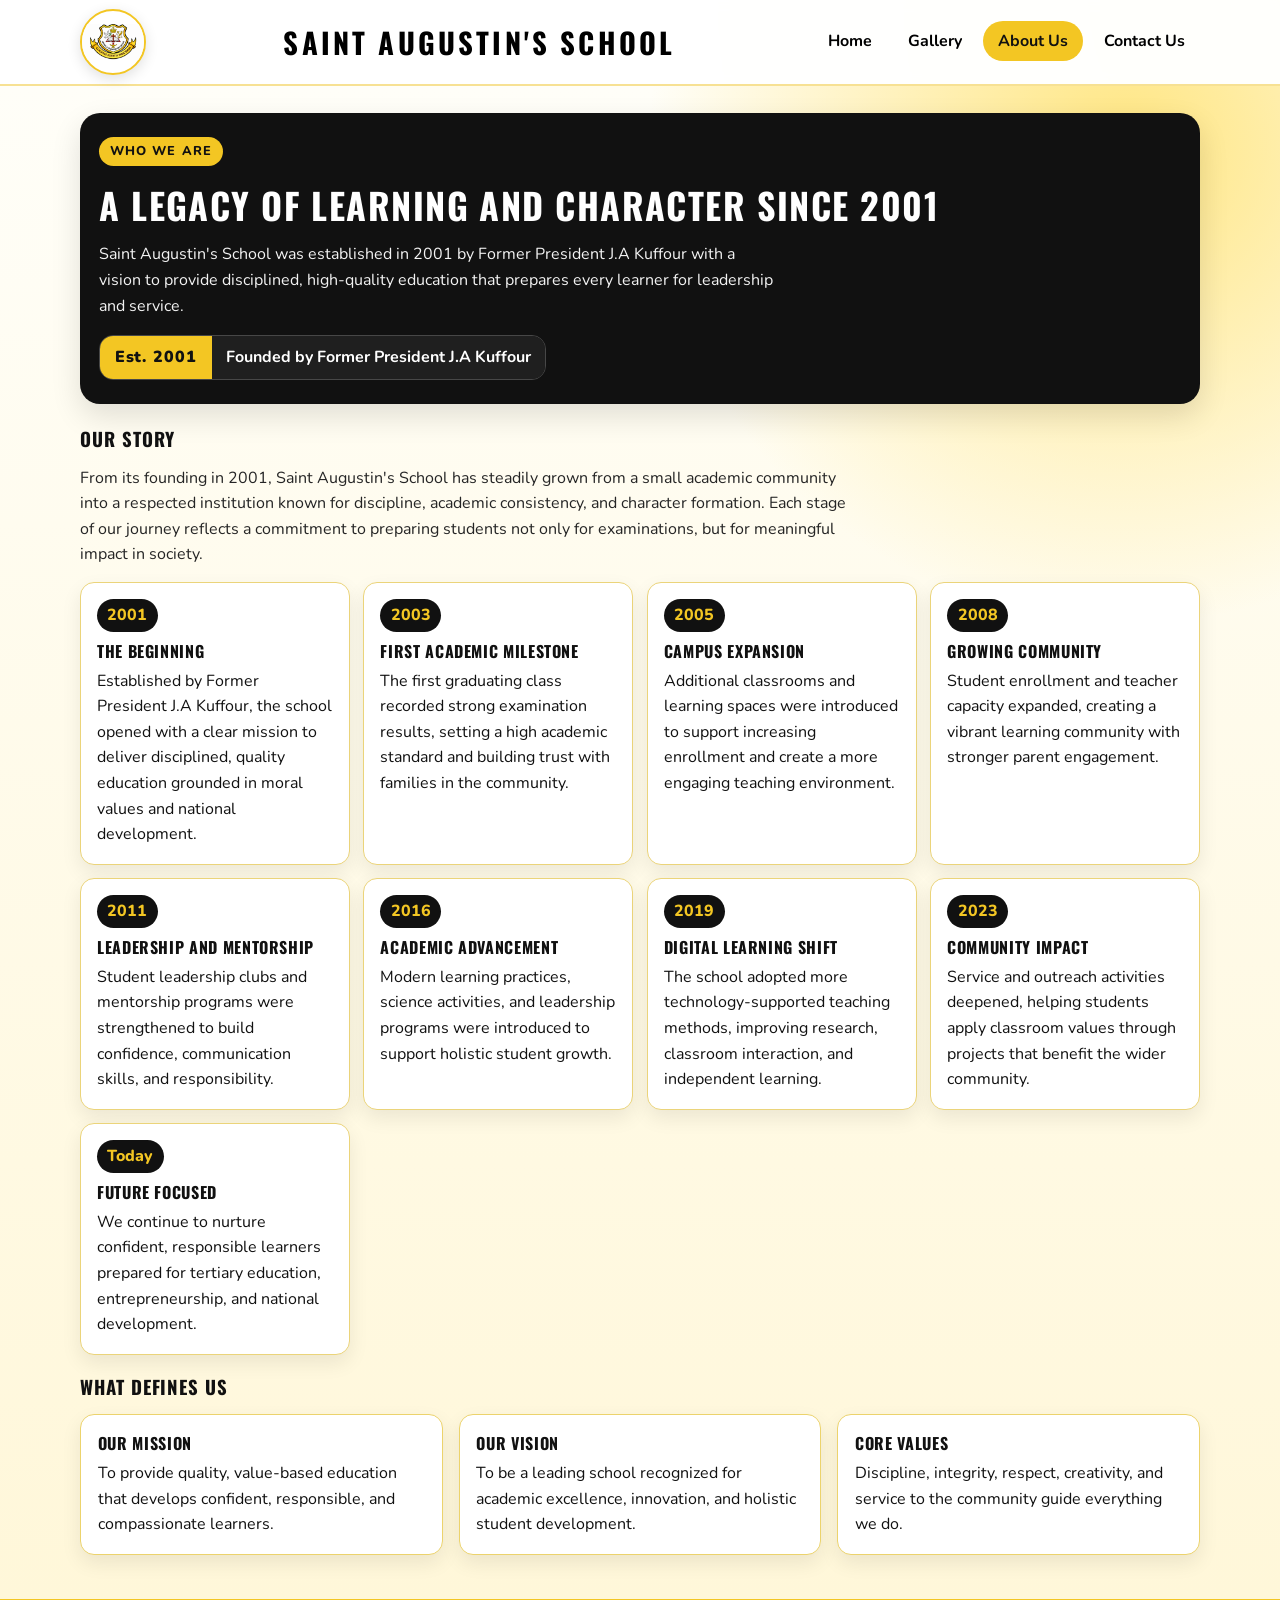
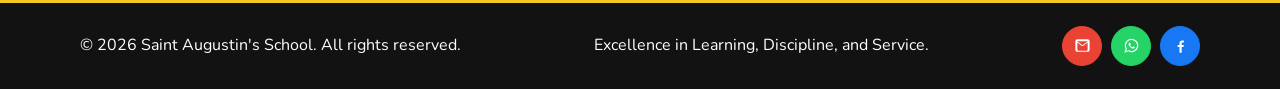
==== About Us.html @ baee01f5 "Initial website upload" ====
<!DOCTYPE html>
<html lang="en">
<head>
  <meta charset="UTF-8">
  <meta name="viewport" content="width=device-width, initial-scale=1.0">
  <title>Saint Augustin's School | About Us</title>
  <link rel="stylesheet" href="Style.css">
</head>
<body>
  <header class="site-header">
    <nav class="navbar container">
      <a href="Home.html" class="brand" aria-label="Saint Augustin's School Home">
        <img src="Images/logo.png" alt="Saint Augustin's School Logo" class="logo">
      </a>
      <h1 class="school-name">SAINT AUGUSTIN'S SCHOOL</h1>
      <button class="menu-toggle" id="menuToggle" aria-label="Open navigation menu" aria-expanded="false">
        <span></span>
        <span></span>
        <span></span>
      </button>
      <ul class="nav-links" id="navLinks">
        <li><a href="Home.html">Home</a></li>
        <li><a href="Gallery.html">Gallery</a></li>
        <li><a href="About Us.html" class="active">About Us</a></li>
        <li><a href="Contact Us.html">Contact Us</a></li>
      </ul>
    </nav>
  </header>

  <main class="about-modern">
    <section class="about-hero container" aria-labelledby="aboutHeroTitle">
      <p class="about-kicker">Who We Are</p>
      <h2 id="aboutHeroTitle">A Legacy of Learning and Character Since 2001</h2>
      <p class="about-lead">Saint Augustin's School was established in 2001 by Former President J.A Kuffour with a vision to provide disciplined, high-quality education that prepares every learner for leadership and service.</p>
      <div class="history-badge" role="note" aria-label="Founding year and founder">
        <span class="badge-year">Est. 2001</span>
        <span class="badge-text">Founded by Former President J.A Kuffour</span>
      </div>
    </section>

    <section class="history-timeline container" aria-labelledby="historyTitle">
      <h3 id="historyTitle">Our Story</h3>
      <p class="history-intro">From its founding in 2001, Saint Augustin's School has steadily grown from a small academic community into a respected institution known for discipline, academic consistency, and character formation. Each stage of our journey reflects a commitment to preparing students not only for examinations, but for meaningful impact in society.</p>
      <div class="timeline-grid">
        <article class="timeline-card">
          <p class="timeline-year">2001</p>
          <h4>The Beginning</h4>
          <p>Established by Former President J.A Kuffour, the school opened with a clear mission to deliver disciplined, quality education grounded in moral values and national development.</p>
        </article>
        <article class="timeline-card">
          <p class="timeline-year">2003</p>
          <h4>First Academic Milestone</h4>
          <p>The first graduating class recorded strong examination results, setting a high academic standard and building trust with families in the community.</p>
        </article>
        <article class="timeline-card">
          <p class="timeline-year">2005</p>
          <h4>Campus Expansion</h4>
          <p>Additional classrooms and learning spaces were introduced to support increasing enrollment and create a more engaging teaching environment.</p>
        </article>
        <article class="timeline-card">
          <p class="timeline-year">2008</p>
          <h4>Growing Community</h4>
          <p>Student enrollment and teacher capacity expanded, creating a vibrant learning community with stronger parent engagement.</p>
        </article>
        <article class="timeline-card">
          <p class="timeline-year">2011</p>
          <h4>Leadership and Mentorship</h4>
          <p>Student leadership clubs and mentorship programs were strengthened to build confidence, communication skills, and responsibility.</p>
        </article>
        <article class="timeline-card">
          <p class="timeline-year">2016</p>
          <h4>Academic Advancement</h4>
          <p>Modern learning practices, science activities, and leadership programs were introduced to support holistic student growth.</p>
        </article>
        <article class="timeline-card">
          <p class="timeline-year">2019</p>
          <h4>Digital Learning Shift</h4>
          <p>The school adopted more technology-supported teaching methods, improving research, classroom interaction, and independent learning.</p>
        </article>
        <article class="timeline-card">
          <p class="timeline-year">2023</p>
          <h4>Community Impact</h4>
          <p>Service and outreach activities deepened, helping students apply classroom values through projects that benefit the wider community.</p>
        </article>
        <article class="timeline-card">
          <p class="timeline-year">Today</p>
          <h4>Future Focused</h4>
          <p>We continue to nurture confident, responsible learners prepared for tertiary education, entrepreneurship, and national development.</p>
        </article>
      </div>
    </section>

    <section class="about-values container" aria-labelledby="valuesTitle">
      <h3 id="valuesTitle">What Defines Us</h3>
      <div class="about-grid">
        <article class="info-card">
          <h4>Our Mission</h4>
          <p>To provide quality, value-based education that develops confident, responsible, and compassionate learners.</p>
        </article>
        <article class="info-card">
          <h4>Our Vision</h4>
          <p>To be a leading school recognized for academic excellence, innovation, and holistic student development.</p>
        </article>
        <article class="info-card">
          <h4>Core Values</h4>
          <p>Discipline, integrity, respect, creativity, and service to the community guide everything we do.</p>
        </article>
      </div>
    </section>
  </main>

  <footer class="site-footer">
    <div class="container footer-content">
      <p>&copy; 2026 Saint Augustin's School. All rights reserved.</p>
      <p>Excellence in Learning, Discipline, and Service.</p>
      <div class="footer-social" aria-label="School contact and social links">
        <a class="footer-link email-link" href="mailto:saintaugustin12@gmail.com" aria-label="Send email to Saint Augustin's School">
          <svg viewBox="0 0 24 24" aria-hidden="true" focusable="false">
            <path d="M3 6.75A2.75 2.75 0 0 1 5.75 4h12.5A2.75 2.75 0 0 1 21 6.75v10.5A2.75 2.75 0 0 1 18.25 20H5.75A2.75 2.75 0 0 1 3 17.25V6.75Zm2.1-.25 6.9 5.16 6.9-5.16H5.1Zm13.4 11V8.2l-5.77 4.31a1.25 1.25 0 0 1-1.46 0L5.5 8.2v9.3c0 .55.45 1 1 1h11c.55 0 1-.45 1-1Z"/>
          </svg>
        </a>
        <a class="footer-link whatsapp-link" href="https://wa.me/233599126966" target="_blank" rel="noopener noreferrer" aria-label="Chat on WhatsApp">
          <svg viewBox="0 0 24 24" aria-hidden="true" focusable="false">
            <path d="M12 3.5a8.5 8.5 0 0 0-7.37 12.74L3 21l4.9-1.58A8.5 8.5 0 1 0 12 3.5Zm0 15.5a6.95 6.95 0 0 1-3.54-.96l-.25-.15-2.9.93.95-2.82-.16-.28A7 7 0 1 1 12 19Zm3.85-5.15c-.2-.1-1.19-.59-1.38-.66-.18-.07-.31-.1-.44.1-.13.2-.5.66-.62.8-.11.13-.22.15-.42.05-.2-.1-.82-.3-1.56-.95-.58-.52-.97-1.15-1.08-1.35-.11-.2-.01-.3.09-.4.1-.1.2-.23.3-.34.1-.12.13-.2.2-.33.06-.13.03-.25-.02-.35-.05-.1-.44-1.07-.6-1.47-.16-.39-.33-.34-.45-.34h-.38c-.13 0-.35.05-.53.25-.18.2-.68.66-.68 1.6s.7 1.85.8 1.98c.1.13 1.37 2.08 3.32 2.91.47.2.83.31 1.12.39.47.15.9.13 1.24.08.38-.06 1.19-.49 1.35-.96.17-.47.17-.87.12-.96-.04-.1-.18-.15-.38-.25Z"/>
          </svg>
        </a>
        <a class="footer-link facebook-link" href="https://web.facebook.com/people/St-Augustines-RC-JHS-School-Ashaiman/100087876585555/" target="_blank" rel="noopener noreferrer" aria-label="Visit Facebook page">
          <svg viewBox="0 0 24 24" aria-hidden="true" focusable="false">
            <path d="M13.5 21v-7h2.3l.35-2.73H13.5V9.53c0-.8.22-1.34 1.36-1.34h1.45V5.74c-.25-.03-1.1-.1-2.1-.1-2.07 0-3.49 1.26-3.49 3.57v2.06H8.4V14h2.32v7h2.78Z"/>
          </svg>
        </a>
      </div>
    </div>
  </footer>

  <script>
    const menuToggle = document.getElementById("menuToggle");
    const navLinks = document.getElementById("navLinks");

    menuToggle.addEventListener("click", () => {
      const expanded = menuToggle.getAttribute("aria-expanded") === "true";
      menuToggle.setAttribute("aria-expanded", String(!expanded));
      navLinks.classList.toggle("open");
    });
  </script>
</body>
</html>
---- Style.css ----
@import url("https://fonts.googleapis.com/css2?family=Oswald:wght@500;600;700&family=Nunito:wght@400;600;700&display=swap");

:root {
  --bg-main: #ffffff;
  --text-main: #111111;
  --accent-yellow: #f3c623;
  --accent-yellow-dark: #d6aa10;
  --accent-black: #000000;
  --surface: #fff9dc;
  --shadow: 0 12px 30px rgba(0, 0, 0, 0.12);
}

* {
  margin: 0;
  padding: 0;
  box-sizing: border-box;
}

body {
  font-family: "Nunito", sans-serif;
  color: var(--text-main);
  background: radial-gradient(circle at top right, #fff5bf 0%, var(--bg-main) 35%);
  min-height: 100vh;
  line-height: 1.6;
}

.container {
  width: min(1120px, 92%);
  margin: 0 auto;
}

.site-header {
  position: sticky;
  top: 0;
  z-index: 1000;
  background: rgba(255, 255, 255, 0.94);
  backdrop-filter: blur(6px);
  border-bottom: 2px solid #f7e193;
}

.navbar {
  display: grid;
  grid-template-columns: auto 1fr auto;
  align-items: center;
  gap: 1rem;
  min-height: 84px;
  position: relative;
}

.brand {
  display: flex;
  align-items: center;
}

.logo {
  width: 66px;
  height: 66px;
  object-fit: contain;
  border-radius: 50%;
  border: 2px solid var(--accent-yellow);
  background: #fff;
  box-shadow: 0 4px 14px rgba(0, 0, 0, 0.12);
}

.school-name {
  justify-self: center;
  text-align: center;
  font-family: "Oswald", sans-serif;
  text-transform: uppercase;
  font-size: clamp(1.1rem, 2.6vw, 1.8rem);
  letter-spacing: 0.11em;
  color: var(--accent-black);
}

.nav-links {
  list-style: none;
  display: flex;
  align-items: center;
  gap: 0.35rem;
}

.nav-links a {
  text-decoration: none;
  color: var(--accent-black);
  font-weight: 700;
  padding: 0.55rem 0.95rem;
  border-radius: 999px;
  transition: all 0.28s ease;
}

.nav-links a:hover,
.nav-links a.active {
  background: var(--accent-yellow);
  color: #111;
}

.menu-toggle {
  display: none;
  border: 0;
  background: transparent;
  cursor: pointer;
  justify-self: end;
  width: 44px;
}

.menu-toggle span {
  display: block;
  width: 28px;
  height: 3px;
  background: var(--accent-black);
  margin: 5px auto;
  border-radius: 4px;
}

.hero-slider {
  position: relative;
  width: 100%;
  margin: 0 0 2.2rem;
  border-radius: 0;
  overflow: hidden;
  min-height: 70vh;
  box-shadow: var(--shadow);
  background: #000;
}

.slider-track {
  position: absolute;
  inset: 0;
}

.slide {
  position: absolute;
  inset: 0;
  width: 100%;
  height: 100%;
  object-fit: cover;
  opacity: 0;
  transform: scale(1.04);
  transition: opacity 0.8s ease, transform 1.2s ease;
}

.slide.active {
  opacity: 1;
  transform: scale(1);
}

.hero-overlay {
  position: absolute;
  left: 50%;
  bottom: 14%;
  transform: translateX(-50%);
  text-align: center;
  color: #fff;
  width: min(90%, 760px);
  z-index: 3;
  background: rgba(0, 0, 0, 0.44);
  padding: 1rem 1.3rem;
  border-radius: 14px;
  animation: riseIn 0.9s ease;
}

.hero-overlay h2 {
  font-family: "Oswald", sans-serif;
  font-size: clamp(1.3rem, 3vw, 2.25rem);
  letter-spacing: 0.04em;
  margin-bottom: 0.35rem;
}

.hero-overlay p {
  font-size: clamp(0.95rem, 1.3vw, 1.1rem);
}

.slider-btn {
  position: absolute;
  top: 50%;
  transform: translateY(-50%);
  border: 0;
  width: 44px;
  height: 44px;
  border-radius: 50%;
  background: rgba(255, 255, 255, 0.78);
  color: #111;
  font-size: 1.55rem;
  cursor: pointer;
  z-index: 4;
  transition: background 0.25s ease;
}

.slider-btn:hover {
  background: var(--accent-yellow);
}

.prev {
  left: 14px;
}

.next {
  right: 14px;
}

.slider-dots {
  position: absolute;
  left: 50%;
  bottom: 14px;
  transform: translateX(-50%);
  display: flex;
  gap: 0.45rem;
  z-index: 4;
}

.dot {
  width: 11px;
  height: 11px;
  border-radius: 50%;
  border: 0;
  background: rgba(255, 255, 255, 0.7);
  cursor: pointer;
}

.dot.active {
  background: var(--accent-yellow);
}

.activities {
  background: linear-gradient(160deg, #fffef6 0%, #fff6cf 100%);
  border: 1px solid #f0d972;
  border-radius: 20px;
  padding: 1.8rem 1.4rem 2rem;
  margin-bottom: 2.2rem;
  box-shadow: var(--shadow);
}

.activities-head {
  margin-bottom: 1rem;
}

.activity-summary {
  display: grid;
  grid-template-columns: repeat(auto-fit, minmax(180px, 1fr));
  gap: 0.8rem;
  margin-bottom: 1.1rem;
}

.summary-card {
  background: #111;
  color: #fff;
  border-left: 5px solid var(--accent-yellow);
  border-radius: 12px;
  padding: 0.85rem 0.9rem;
}

.summary-card h3 {
  font-family: "Oswald", sans-serif;
  font-size: 1.55rem;
  line-height: 1;
  color: var(--accent-yellow);
  margin-bottom: 0.35rem;
}

.activities h2,
.page-content h2 {
  font-family: "Oswald", sans-serif;
  text-transform: uppercase;
  letter-spacing: 0.05em;
  margin-bottom: 0.45rem;
}

.section-intro {
  margin-bottom: 1rem;
  color: #2f2f2f;
}

.activity-list {
  padding-left: 1.15rem;
  display: grid;
  gap: 0.75rem;
}

.stylish-list {
  counter-reset: activity-step;
  list-style: none;
  padding-left: 0;
  gap: 0.9rem;
}

.stylish-list li {
  counter-increment: activity-step;
  position: relative;
  background: #fff;
  border: 1px solid #efd880;
  border-radius: 14px;
  padding: 0.95rem 0.95rem 0.95rem 3.5rem;
  box-shadow: 0 6px 16px rgba(0, 0, 0, 0.08);
}

.stylish-list li::before {
  content: counter(activity-step);
  position: absolute;
  left: 0.85rem;
  top: 1rem;
  width: 2rem;
  height: 2rem;
  border-radius: 50%;
  display: grid;
  place-items: center;
  font-weight: 800;
  color: #111;
  background: var(--accent-yellow);
}

.stylish-list li strong {
  display: block;
  font-size: 1.03rem;
  margin-bottom: 0.2rem;
}

.stylish-list li p {
  color: #2a2a2a;
}

.page-content {
  padding-top: 2rem;
  padding-bottom: 2.5rem;
}

.gallery-grid {
  display: grid;
  grid-template-columns: repeat(auto-fit, minmax(220px, 1fr));
  gap: 0.9rem;
}

.gallery-grid img {
  width: 100%;
  height: 220px;
  object-fit: cover;
  border-radius: 12px;
  border: 2px solid #f4d553;
  box-shadow: 0 7px 18px rgba(0, 0, 0, 0.14);
  transition: transform 0.25s ease;
}

.gallery-grid img:hover {
  transform: translateY(-4px) scale(1.015);
}

.gallery-page {
  padding-top: 1.4rem;
}

.gallery-hero {
  text-align: center;
  margin-bottom: 1.2rem;
}

.kicker {
  display: inline-block;
  background: #111;
  color: var(--accent-yellow);
  font-weight: 700;
  text-transform: uppercase;
  letter-spacing: 0.08em;
  border-radius: 999px;
  padding: 0.25rem 0.75rem;
  margin-bottom: 0.45rem;
}

.featured-strip {
  display: grid;
  grid-template-columns: 1.15fr 1fr 1fr;
  gap: 0.85rem;
  margin-bottom: 1.25rem;
}

.featured-card {
  position: relative;
  border-radius: 14px;
  overflow: hidden;
  min-height: 240px;
  box-shadow: 0 8px 20px rgba(0, 0, 0, 0.14);
}

.featured-card.tall {
  min-height: 300px;
}

.featured-card img {
  width: 100%;
  height: 100%;
  object-fit: cover;
  transition: transform 0.4s ease;
}

.featured-card:hover img {
  transform: scale(1.05);
}

.featured-overlay {
  position: absolute;
  left: 0;
  right: 0;
  bottom: 0;
  padding: 0.85rem 0.9rem;
  color: #fff;
  background: linear-gradient(to top, rgba(0, 0, 0, 0.82), rgba(0, 0, 0, 0.15));
}

.featured-overlay h3 {
  font-family: "Oswald", sans-serif;
  margin-bottom: 0.15rem;
  letter-spacing: 0.03em;
}

.gallery-masonry {
  columns: 4 220px;
  column-gap: 0.85rem;
}

.gallery-item {
  margin: 0 0 0.85rem;
  break-inside: avoid;
}

.gallery-item img {
  width: 100%;
  display: block;
  border-radius: 12px;
  border: 2px solid #f2d04e;
  box-shadow: 0 8px 20px rgba(0, 0, 0, 0.12);
  cursor: zoom-in;
  transition: transform 0.26s ease, filter 0.26s ease;
}

.gallery-item img:hover {
  transform: translateY(-4px);
  filter: brightness(1.03);
}

.lightbox {
  position: fixed;
  inset: 0;
  background: rgba(0, 0, 0, 0.88);
  display: none;
  align-items: center;
  justify-content: center;
  z-index: 2000;
  padding: 1.2rem;
}

.lightbox.show {
  display: flex;
}

.lightbox img {
  max-width: min(95vw, 1100px);
  max-height: 88vh;
  border-radius: 12px;
  border: 3px solid var(--accent-yellow);
}

.lightbox-close {
  position: absolute;
  top: 14px;
  right: 18px;
  font-size: 2rem;
  width: 44px;
  height: 44px;
  border: 0;
  border-radius: 50%;
  cursor: pointer;
  color: #111;
  background: var(--accent-yellow);
}

.about-grid,
.contact-grid {
  display: grid;
  grid-template-columns: repeat(auto-fit, minmax(240px, 1fr));
  gap: 1rem;
}

.about-modern {
  padding: 1.7rem 0 2.7rem;
  background:
    radial-gradient(circle at 88% 4%, #ffe683 0%, rgba(255, 230, 131, 0) 26%),
    linear-gradient(180deg, #fffef8 0%, #fff7d9 100%);
}

.about-hero {
  background: #111;
  color: #fff;
  border-radius: 20px;
  padding: 1.5rem 1.2rem;
  margin-bottom: 1.25rem;
  box-shadow: var(--shadow);
}

.about-kicker {
  display: inline-block;
  background: var(--accent-yellow);
  color: #111;
  padding: 0.25rem 0.7rem;
  border-radius: 999px;
  font-size: 0.8rem;
  font-weight: 800;
  text-transform: uppercase;
  letter-spacing: 0.08em;
  margin-bottom: 0.65rem;
}

.about-hero h2 {
  font-family: "Oswald", sans-serif;
  text-transform: uppercase;
  letter-spacing: 0.04em;
  font-size: clamp(1.35rem, 3.2vw, 2.25rem);
  margin-bottom: 0.55rem;
}

.about-lead {
  max-width: 68ch;
  color: #f3f3f3;
}

.history-badge {
  margin-top: 1rem;
  border: 1px solid #474747;
  border-radius: 14px;
  display: inline-flex;
  flex-wrap: wrap;
  overflow: hidden;
}

.badge-year {
  background: var(--accent-yellow);
  color: #111;
  font-weight: 900;
  letter-spacing: 0.06em;
  padding: 0.55rem 0.9rem;
}

.badge-text {
  background: #1f1f1f;
  color: #fff;
  padding: 0.55rem 0.9rem;
  font-weight: 700;
}

.history-timeline,
.about-values {
  margin-top: 1.1rem;
}

.history-timeline h3,
.about-values h3 {
  font-family: "Oswald", sans-serif;
  text-transform: uppercase;
  letter-spacing: 0.05em;
  margin-bottom: 0.7rem;
}

.history-intro {
  max-width: 78ch;
  margin-bottom: 0.9rem;
  color: #252525;
}

.timeline-grid {
  display: grid;
  grid-template-columns: repeat(auto-fit, minmax(220px, 1fr));
  gap: 0.85rem;
}

.timeline-card {
  background: #fff;
  border: 1px solid #ebd47a;
  border-radius: 14px;
  padding: 1rem;
  box-shadow: 0 8px 20px rgba(0, 0, 0, 0.08);
}

.timeline-year {
  display: inline-block;
  background: #111;
  color: var(--accent-yellow);
  border-radius: 999px;
  font-weight: 800;
  padding: 0.22rem 0.65rem;
  margin-bottom: 0.45rem;
}

.timeline-card h4,
.about-values .info-card h4 {
  font-family: "Oswald", sans-serif;
  text-transform: uppercase;
  letter-spacing: 0.04em;
  margin-bottom: 0.25rem;
}

.contact-modern {
  padding: 1.6rem 0 2.7rem;
  background:
    radial-gradient(circle at 8% 8%, #ffe07b 0%, rgba(255, 224, 123, 0) 23%),
    linear-gradient(180deg, #fffdf2 0%, #fff4cb 100%);
}

.contact-hero {
  background: #111;
  color: #fff;
  border-radius: 20px;
  padding: 1.45rem 1.2rem;
  margin-bottom: 1rem;
  box-shadow: var(--shadow);
}

.contact-kicker {
  display: inline-block;
  background: var(--accent-yellow);
  color: #111;
  border-radius: 999px;
  padding: 0.25rem 0.72rem;
  text-transform: uppercase;
  letter-spacing: 0.08em;
  font-weight: 800;
  font-size: 0.8rem;
  margin-bottom: 0.55rem;
}

.contact-hero h2 {
  font-family: "Oswald", sans-serif;
  text-transform: uppercase;
  letter-spacing: 0.04em;
  font-size: clamp(1.35rem, 3vw, 2.15rem);
  margin-bottom: 0.45rem;
}

.contact-lead {
  max-width: 70ch;
  color: #f2f2f2;
}

.contact-wrap {
  display: grid;
  grid-template-columns: minmax(250px, 0.9fr) minmax(0, 1.2fr);
  gap: 1rem;
  align-items: start;
}

.contact-details,
.contact-form-panel {
  background: #fff;
  border: 1px solid #e9d073;
  border-radius: 16px;
  box-shadow: 0 8px 20px rgba(0, 0, 0, 0.08);
  padding: 1rem;
}

.contact-details h3,
.contact-form-panel h3 {
  font-family: "Oswald", sans-serif;
  text-transform: uppercase;
  letter-spacing: 0.05em;
  margin-bottom: 0.65rem;
}

.contact-item {
  background: #fffef7;
  border: 1px solid #f0dc8c;
  border-radius: 12px;
  padding: 0.75rem 0.78rem;
  margin-bottom: 0.65rem;
}

.contact-item:last-child {
  margin-bottom: 0;
}

.contact-item h4 {
  font-family: "Oswald", sans-serif;
  text-transform: uppercase;
  letter-spacing: 0.04em;
  margin-bottom: 0.2rem;
}

.contact-item a {
  color: #111;
  font-weight: 700;
  word-break: break-word;
}

.note-box {
  background: #121212;
  border-color: #121212;
  color: #fff;
}

.note-box h4 {
  color: var(--accent-yellow);
}

.contact-form {
  display: grid;
  gap: 0.58rem;
}

.contact-form label {
  font-weight: 700;
}

.contact-form input,
.contact-form textarea {
  width: 100%;
  border: 1px solid #d6d6d6;
  border-radius: 10px;
  padding: 0.66rem 0.72rem;
  font: inherit;
  background: #fff;
  transition: border-color 0.22s ease, box-shadow 0.22s ease;
}

.contact-form input:focus,
.contact-form textarea:focus {
  outline: none;
  border-color: var(--accent-yellow-dark);
  box-shadow: 0 0 0 3px rgba(243, 198, 35, 0.23);
}

.contact-form textarea {
  resize: vertical;
  min-height: 130px;
}

.contact-submit {
  margin-top: 0.3rem;
  border: 0;
  border-radius: 999px;
  background: #111;
  color: #fff;
  padding: 0.72rem 1rem;
  font-weight: 800;
  cursor: pointer;
  transition: transform 0.18s ease, background 0.25s ease;
}

.contact-submit:hover {
  background: var(--accent-yellow-dark);
  transform: translateY(-1px);
}

.info-card {
  background: #fff;
  border: 1px solid #ecd36c;
  border-radius: 14px;
  padding: 1.05rem;
  box-shadow: 0 8px 20px rgba(0, 0, 0, 0.08);
}

.info-card h3 {
  font-family: "Oswald", sans-serif;
  text-transform: uppercase;
  letter-spacing: 0.04em;
  margin-bottom: 0.35rem;
}

.site-footer {
  background: #121212;
  color: #fff;
  border-top: 4px solid var(--accent-yellow);
}

.footer-content {
  min-height: 86px;
  display: flex;
  flex-wrap: wrap;
  align-items: center;
  justify-content: space-between;
  gap: 0.6rem;
  padding: 0.8rem 0;
}

.footer-social {
  display: flex;
  flex-wrap: wrap;
  gap: 0.55rem;
}

.footer-link {
  position: relative;
  display: inline-flex;
  align-items: center;
  justify-content: center;
  text-decoration: none;
  width: 40px;
  height: 40px;
  background: #1d1d1d;
  border: 1px solid rgba(255, 255, 255, 0.16);
  border-radius: 50%;
  transition: transform 0.22s ease, filter 0.22s ease, box-shadow 0.22s ease;
}

.footer-link svg {
  width: 19px;
  height: 19px;
  fill: currentColor;
}

.email-link {
  color: #ffffff;
  background: #ea4335;
  border-color: #ea4335;
}

.whatsapp-link {
  color: #ffffff;
  background: #25d366;
  border-color: #25d366;
}

.facebook-link {
  color: #ffffff;
  background: #1877f2;
  border-color: #1877f2;
}

.footer-link:hover,
.footer-link:focus-visible {
  transform: translateY(-2px);
  filter: brightness(1.04);
  box-shadow: 0 6px 14px rgba(0, 0, 0, 0.25);
}

@keyframes riseIn {
  from {
    opacity: 0;
    transform: translate(-50%, 12px);
  }
  to {
    opacity: 1;
    transform: translate(-50%, 0);
  }
}

@media (max-width: 960px) {
  .navbar {
    grid-template-columns: auto 1fr auto;
  }

  .menu-toggle {
    display: block;
  }

  .nav-links {
    position: absolute;
    top: calc(100% + 6px);
    right: 0;
    background: #fff;
    border: 1px solid #e4ce67;
    border-radius: 12px;
    box-shadow: var(--shadow);
    min-width: 220px;
    padding: 0.55rem;
    display: none;
    flex-direction: column;
    align-items: stretch;
  }

  .nav-links.open {
    display: flex;
  }

  .school-name {
    font-size: clamp(1rem, 2.8vw, 1.4rem);
  }

  .hero-slider {
    min-height: 58vh;
  }

  .featured-strip {
    grid-template-columns: 1fr 1fr;
  }

  .featured-card.tall {
    grid-column: span 2;
    min-height: 260px;
  }

  .gallery-masonry {
    columns: 3 180px;
  }

  .contact-wrap {
    grid-template-columns: 1fr;
  }
}

@media (max-width: 560px) {
  .logo {
    width: 56px;
    height: 56px;
  }

  .school-name {
    letter-spacing: 0.08em;
    font-size: 0.98rem;
  }

  .hero-slider {
    min-height: 52vh;
  }

  .hero-overlay {
    bottom: 18%;
    padding: 0.7rem 0.9rem;
  }

  .slider-btn {
    width: 38px;
    height: 38px;
  }

  .featured-strip {
    grid-template-columns: 1fr;
  }

  .featured-card,
  .featured-card.tall {
    min-height: 220px;
    grid-column: auto;
  }

  .gallery-masonry {
    columns: 2 150px;
    column-gap: 0.6rem;
  }

  .stylish-list li {
    padding: 0.85rem 0.8rem 0.85rem 3rem;
  }

  .stylish-list li::before {
    left: 0.6rem;
  }

  .about-hero {
    padding: 1.15rem 0.9rem;
  }

  .contact-hero {
    padding: 1.1rem 0.9rem;
  }

  .badge-year,
  .badge-text {
    width: 100%;
  }

  .footer-content {
    justify-content: center;
    text-align: center;
  }

  .footer-social {
    justify-content: center;
  }
}
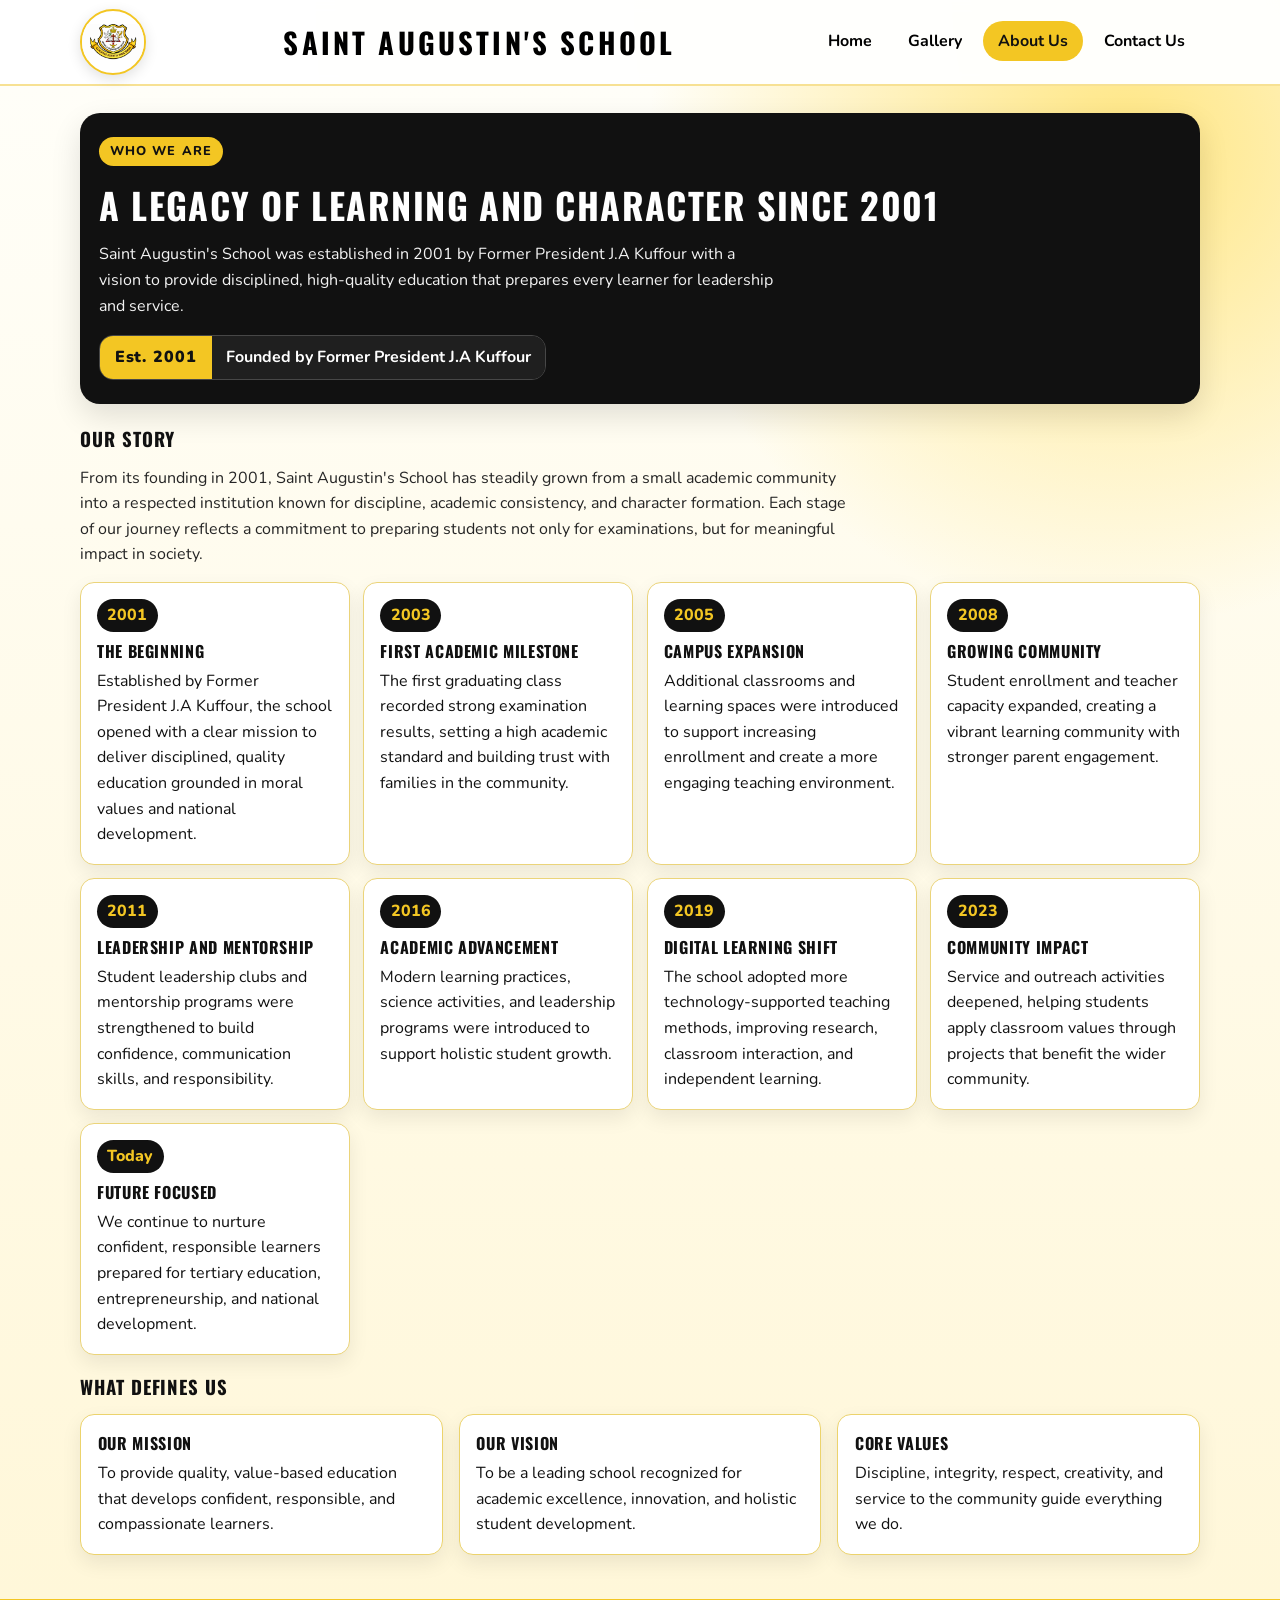
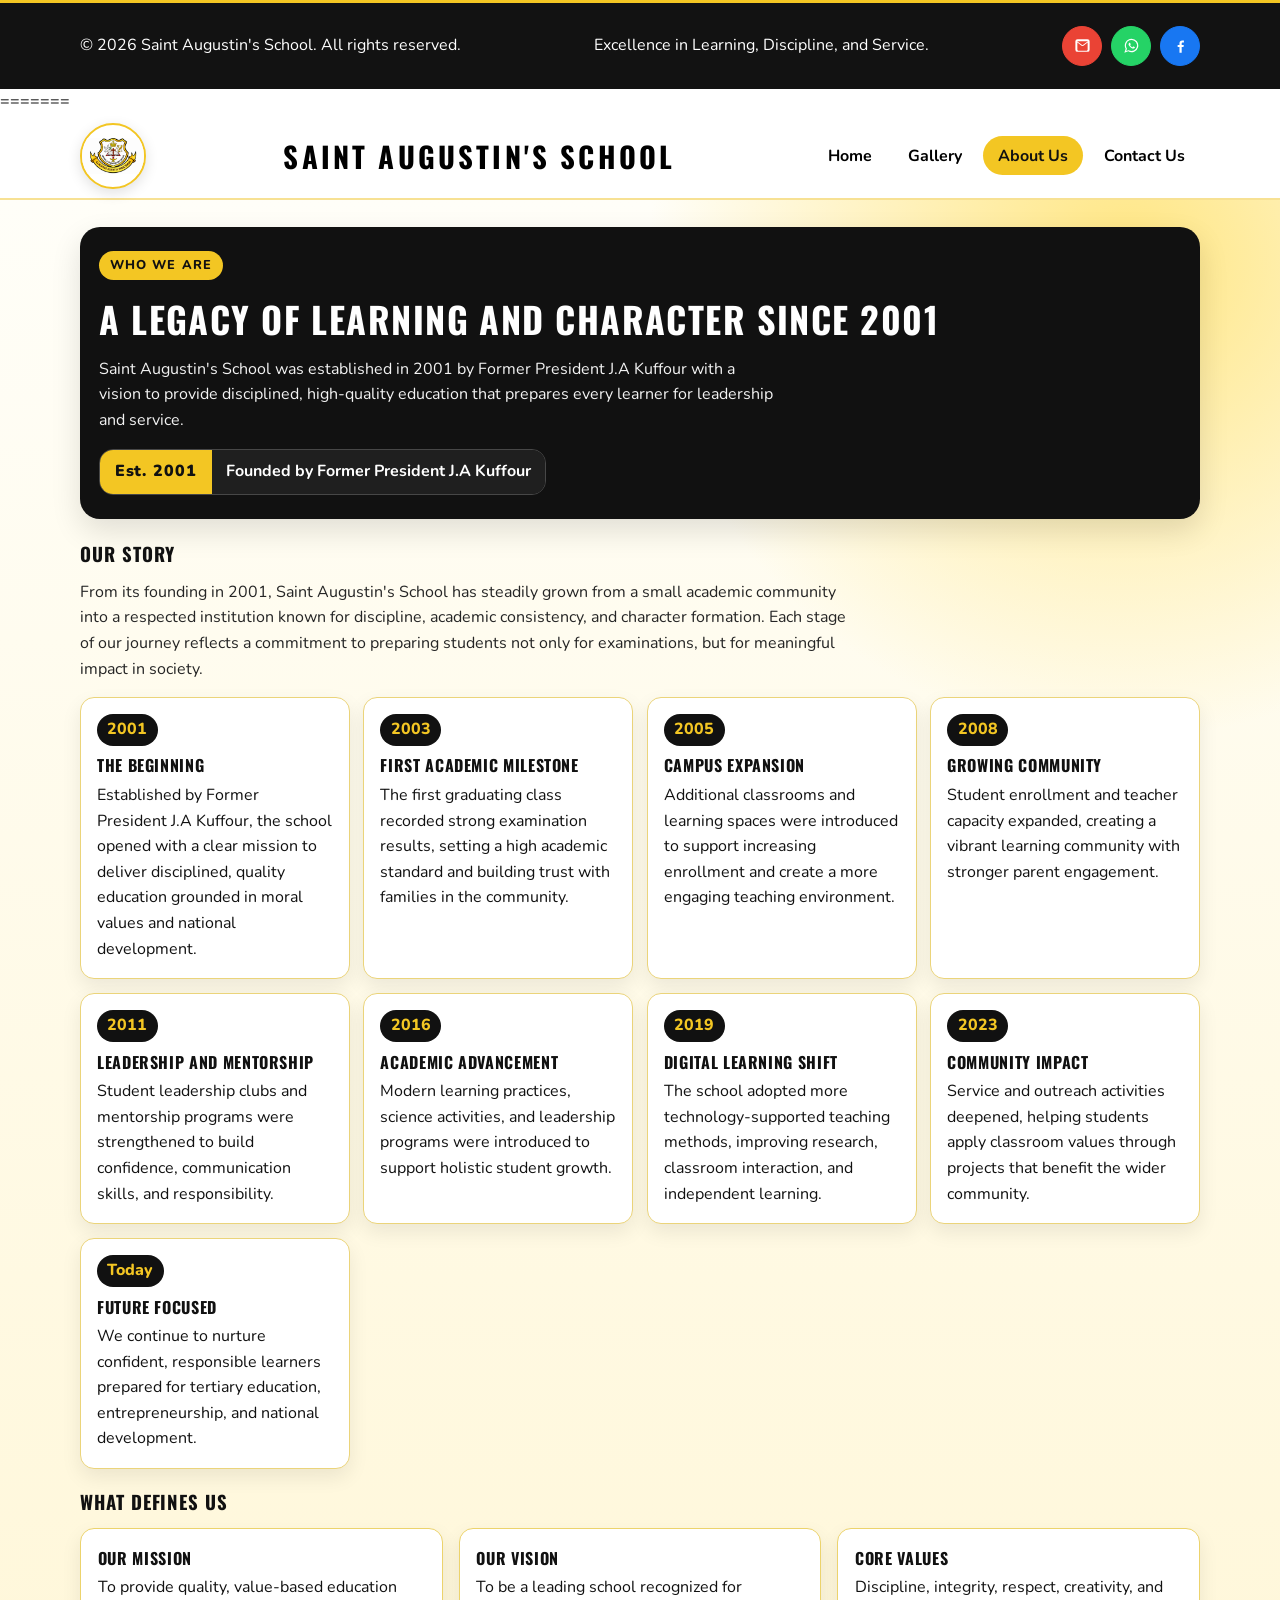
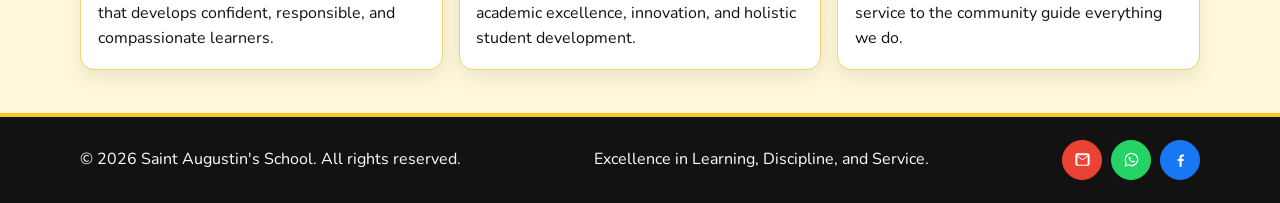
==== commit bed9b74c: "Fix homepage links and ensure index.html is served on GitHub Pages" ====
--- a/About Us.html
+++ b/About Us.html
@@ -9,7 +9,7 @@
 <body>
   <header class="site-header">
     <nav class="navbar container">
-      <a href="Home.html" class="brand" aria-label="Saint Augustin's School Home">
+      <a href="index.html" class="brand" aria-label="Saint Augustin's School Home">
         <img src="Images/logo.png" alt="Saint Augustin's School Logo" class="logo">
       </a>
       <h1 class="school-name">SAINT AUGUSTIN'S SCHOOL</h1>
@@ -19,7 +19,7 @@
         <span></span>
       </button>
       <ul class="nav-links" id="navLinks">
-        <li><a href="Home.html">Home</a></li>
+        <li><a href="index.html">Home</a></li>
         <li><a href="Gallery.html">Gallery</a></li>
         <li><a href="About Us.html" class="active">About Us</a></li>
         <li><a href="Contact Us.html">Contact Us</a></li>
@@ -145,3 +145,151 @@
   </script>
 </body>
 </html>
+=======
+<!DOCTYPE html>
+<html lang="en">
+<head>
+  <meta charset="UTF-8">
+  <meta name="viewport" content="width=device-width, initial-scale=1.0">
+  <title>Saint Augustin's School | About Us</title>
+  <link rel="stylesheet" href="Style.css">
+</head>
+<body>
+  <header class="site-header">
+    <nav class="navbar container">
+      <a href="index.html" class="brand" aria-label="Saint Augustin's School Home">
+        <img src="Images/logo.png" alt="Saint Augustin's School Logo" class="logo">
+      </a>
+      <h1 class="school-name">SAINT AUGUSTIN'S SCHOOL</h1>
+      <button class="menu-toggle" id="menuToggle" aria-label="Open navigation menu" aria-expanded="false">
+        <span></span>
+        <span></span>
+        <span></span>
+      </button>
+      <ul class="nav-links" id="navLinks">
+        <li><a href="index.html">Home</a></li>
+        <li><a href="Gallery.html">Gallery</a></li>
+        <li><a href="About Us.html" class="active">About Us</a></li>
+        <li><a href="Contact Us.html">Contact Us</a></li>
+      </ul>
+    </nav>
+  </header>
+
+  <main class="about-modern">
+    <section class="about-hero container" aria-labelledby="aboutHeroTitle">
+      <p class="about-kicker">Who We Are</p>
+      <h2 id="aboutHeroTitle">A Legacy of Learning and Character Since 2001</h2>
+      <p class="about-lead">Saint Augustin's School was established in 2001 by Former President J.A Kuffour with a vision to provide disciplined, high-quality education that prepares every learner for leadership and service.</p>
+      <div class="history-badge" role="note" aria-label="Founding year and founder">
+        <span class="badge-year">Est. 2001</span>
+        <span class="badge-text">Founded by Former President J.A Kuffour</span>
+      </div>
+    </section>
+
+    <section class="history-timeline container" aria-labelledby="historyTitle">
+      <h3 id="historyTitle">Our Story</h3>
+      <p class="history-intro">From its founding in 2001, Saint Augustin's School has steadily grown from a small academic community into a respected institution known for discipline, academic consistency, and character formation. Each stage of our journey reflects a commitment to preparing students not only for examinations, but for meaningful impact in society.</p>
+      <div class="timeline-grid">
+        <article class="timeline-card">
+          <p class="timeline-year">2001</p>
+          <h4>The Beginning</h4>
+          <p>Established by Former President J.A Kuffour, the school opened with a clear mission to deliver disciplined, quality education grounded in moral values and national development.</p>
+        </article>
+        <article class="timeline-card">
+          <p class="timeline-year">2003</p>
+          <h4>First Academic Milestone</h4>
+          <p>The first graduating class recorded strong examination results, setting a high academic standard and building trust with families in the community.</p>
+        </article>
+        <article class="timeline-card">
+          <p class="timeline-year">2005</p>
+          <h4>Campus Expansion</h4>
+          <p>Additional classrooms and learning spaces were introduced to support increasing enrollment and create a more engaging teaching environment.</p>
+        </article>
+        <article class="timeline-card">
+          <p class="timeline-year">2008</p>
+          <h4>Growing Community</h4>
+          <p>Student enrollment and teacher capacity expanded, creating a vibrant learning community with stronger parent engagement.</p>
+        </article>
+        <article class="timeline-card">
+          <p class="timeline-year">2011</p>
+          <h4>Leadership and Mentorship</h4>
+          <p>Student leadership clubs and mentorship programs were strengthened to build confidence, communication skills, and responsibility.</p>
+        </article>
+        <article class="timeline-card">
+          <p class="timeline-year">2016</p>
+          <h4>Academic Advancement</h4>
+          <p>Modern learning practices, science activities, and leadership programs were introduced to support holistic student growth.</p>
+        </article>
+        <article class="timeline-card">
+          <p class="timeline-year">2019</p>
+          <h4>Digital Learning Shift</h4>
+          <p>The school adopted more technology-supported teaching methods, improving research, classroom interaction, and independent learning.</p>
+        </article>
+        <article class="timeline-card">
+          <p class="timeline-year">2023</p>
+          <h4>Community Impact</h4>
+          <p>Service and outreach activities deepened, helping students apply classroom values through projects that benefit the wider community.</p>
+        </article>
+        <article class="timeline-card">
+          <p class="timeline-year">Today</p>
+          <h4>Future Focused</h4>
+          <p>We continue to nurture confident, responsible learners prepared for tertiary education, entrepreneurship, and national development.</p>
+        </article>
+      </div>
+    </section>
+
+    <section class="about-values container" aria-labelledby="valuesTitle">
+      <h3 id="valuesTitle">What Defines Us</h3>
+      <div class="about-grid">
+        <article class="info-card">
+          <h4>Our Mission</h4>
+          <p>To provide quality, value-based education that develops confident, responsible, and compassionate learners.</p>
+        </article>
+        <article class="info-card">
+          <h4>Our Vision</h4>
+          <p>To be a leading school recognized for academic excellence, innovation, and holistic student development.</p>
+        </article>
+        <article class="info-card">
+          <h4>Core Values</h4>
+          <p>Discipline, integrity, respect, creativity, and service to the community guide everything we do.</p>
+        </article>
+      </div>
+    </section>
+  </main>
+
+  <footer class="site-footer">
+    <div class="container footer-content">
+      <p>&copy; 2026 Saint Augustin's School. All rights reserved.</p>
+      <p>Excellence in Learning, Discipline, and Service.</p>
+      <div class="footer-social" aria-label="School contact and social links">
+        <a class="footer-link email-link" href="mailto:saintaugustin12@gmail.com" aria-label="Send email to Saint Augustin's School">
+          <svg viewBox="0 0 24 24" aria-hidden="true" focusable="false">
+            <path d="M3 6.75A2.75 2.75 0 0 1 5.75 4h12.5A2.75 2.75 0 0 1 21 6.75v10.5A2.75 2.75 0 0 1 18.25 20H5.75A2.75 2.75 0 0 1 3 17.25V6.75Zm2.1-.25 6.9 5.16 6.9-5.16H5.1Zm13.4 11V8.2l-5.77 4.31a1.25 1.25 0 0 1-1.46 0L5.5 8.2v9.3c0 .55.45 1 1 1h11c.55 0 1-.45 1-1Z"/>
+          </svg>
+        </a>
+        <a class="footer-link whatsapp-link" href="https://wa.me/233599126966" target="_blank" rel="noopener noreferrer" aria-label="Chat on WhatsApp">
+          <svg viewBox="0 0 24 24" aria-hidden="true" focusable="false">
+            <path d="M12 3.5a8.5 8.5 0 0 0-7.37 12.74L3 21l4.9-1.58A8.5 8.5 0 1 0 12 3.5Zm0 15.5a6.95 6.95 0 0 1-3.54-.96l-.25-.15-2.9.93.95-2.82-.16-.28A7 7 0 1 1 12 19Zm3.85-5.15c-.2-.1-1.19-.59-1.38-.66-.18-.07-.31-.1-.44.1-.13.2-.5.66-.62.8-.11.13-.22.15-.42.05-.2-.1-.82-.3-1.56-.95-.58-.52-.97-1.15-1.08-1.35-.11-.2-.01-.3.09-.4.1-.1.2-.23.3-.34.1-.12.13-.2.2-.33.06-.13.03-.25-.02-.35-.05-.1-.44-1.07-.6-1.47-.16-.39-.33-.34-.45-.34h-.38c-.13 0-.35.05-.53.25-.18.2-.68.66-.68 1.6s.7 1.85.8 1.98c.1.13 1.37 2.08 3.32 2.91.47.2.83.31 1.12.39.47.15.9.13 1.24.08.38-.06 1.19-.49 1.35-.96.17-.47.17-.87.12-.96-.04-.1-.18-.15-.38-.25Z"/>
+          </svg>
+        </a>
+        <a class="footer-link facebook-link" href="https://web.facebook.com/people/St-Augustines-RC-JHS-School-Ashaiman/100087876585555/" target="_blank" rel="noopener noreferrer" aria-label="Visit Facebook page">
+          <svg viewBox="0 0 24 24" aria-hidden="true" focusable="false">
+            <path d="M13.5 21v-7h2.3l.35-2.73H13.5V9.53c0-.8.22-1.34 1.36-1.34h1.45V5.74c-.25-.03-1.1-.1-2.1-.1-2.07 0-3.49 1.26-3.49 3.57v2.06H8.4V14h2.32v7h2.78Z"/>
+          </svg>
+        </a>
+      </div>
+    </div>
+  </footer>
+
+  <script>
+    const menuToggle = document.getElementById("menuToggle");
+    const navLinks = document.getElementById("navLinks");
+
+    menuToggle.addEventListener("click", () => {
+      const expanded = menuToggle.getAttribute("aria-expanded") === "true";
+      menuToggle.setAttribute("aria-expanded", String(!expanded));
+      navLinks.classList.toggle("open");
+    });
+  </script>
+</body>
+</html>
--- a/Style.css
+++ b/Style.css
@@ -1,964 +1,964 @@
-@import url("https://fonts.googleapis.com/css2?family=Oswald:wght@500;600;700&family=Nunito:wght@400;600;700&display=swap");
-
-:root {
-  --bg-main: #ffffff;
-  --text-main: #111111;
-  --accent-yellow: #f3c623;
-  --accent-yellow-dark: #d6aa10;
-  --accent-black: #000000;
-  --surface: #fff9dc;
-  --shadow: 0 12px 30px rgba(0, 0, 0, 0.12);
-}
-
-* {
-  margin: 0;
-  padding: 0;
-  box-sizing: border-box;
-}
-
-body {
-  font-family: "Nunito", sans-serif;
-  color: var(--text-main);
-  background: radial-gradient(circle at top right, #fff5bf 0%, var(--bg-main) 35%);
-  min-height: 100vh;
-  line-height: 1.6;
-}
-
-.container {
-  width: min(1120px, 92%);
-  margin: 0 auto;
-}
-
-.site-header {
-  position: sticky;
-  top: 0;
-  z-index: 1000;
-  background: rgba(255, 255, 255, 0.94);
-  backdrop-filter: blur(6px);
-  border-bottom: 2px solid #f7e193;
-}
-
-.navbar {
-  display: grid;
-  grid-template-columns: auto 1fr auto;
-  align-items: center;
-  gap: 1rem;
-  min-height: 84px;
-  position: relative;
-}
-
-.brand {
-  display: flex;
-  align-items: center;
-}
-
-.logo {
-  width: 66px;
-  height: 66px;
-  object-fit: contain;
-  border-radius: 50%;
-  border: 2px solid var(--accent-yellow);
-  background: #fff;
-  box-shadow: 0 4px 14px rgba(0, 0, 0, 0.12);
-}
-
-.school-name {
-  justify-self: center;
-  text-align: center;
-  font-family: "Oswald", sans-serif;
-  text-transform: uppercase;
-  font-size: clamp(1.1rem, 2.6vw, 1.8rem);
-  letter-spacing: 0.11em;
-  color: var(--accent-black);
-}
-
-.nav-links {
-  list-style: none;
-  display: flex;
-  align-items: center;
-  gap: 0.35rem;
-}
-
-.nav-links a {
-  text-decoration: none;
-  color: var(--accent-black);
-  font-weight: 700;
-  padding: 0.55rem 0.95rem;
-  border-radius: 999px;
-  transition: all 0.28s ease;
-}
-
-.nav-links a:hover,
-.nav-links a.active {
-  background: var(--accent-yellow);
-  color: #111;
-}
-
-.menu-toggle {
-  display: none;
-  border: 0;
-  background: transparent;
-  cursor: pointer;
-  justify-self: end;
-  width: 44px;
-}
-
-.menu-toggle span {
-  display: block;
-  width: 28px;
-  height: 3px;
-  background: var(--accent-black);
-  margin: 5px auto;
-  border-radius: 4px;
-}
-
-.hero-slider {
-  position: relative;
-  width: 100%;
-  margin: 0 0 2.2rem;
-  border-radius: 0;
-  overflow: hidden;
-  min-height: 70vh;
-  box-shadow: var(--shadow);
-  background: #000;
-}
-
-.slider-track {
-  position: absolute;
-  inset: 0;
-}
-
-.slide {
-  position: absolute;
-  inset: 0;
-  width: 100%;
-  height: 100%;
-  object-fit: cover;
-  opacity: 0;
-  transform: scale(1.04);
-  transition: opacity 0.8s ease, transform 1.2s ease;
-}
-
-.slide.active {
-  opacity: 1;
-  transform: scale(1);
-}
-
-.hero-overlay {
-  position: absolute;
-  left: 50%;
-  bottom: 14%;
-  transform: translateX(-50%);
-  text-align: center;
-  color: #fff;
-  width: min(90%, 760px);
-  z-index: 3;
-  background: rgba(0, 0, 0, 0.44);
-  padding: 1rem 1.3rem;
-  border-radius: 14px;
-  animation: riseIn 0.9s ease;
-}
-
-.hero-overlay h2 {
-  font-family: "Oswald", sans-serif;
-  font-size: clamp(1.3rem, 3vw, 2.25rem);
-  letter-spacing: 0.04em;
-  margin-bottom: 0.35rem;
-}
-
-.hero-overlay p {
-  font-size: clamp(0.95rem, 1.3vw, 1.1rem);
-}
-
-.slider-btn {
-  position: absolute;
-  top: 50%;
-  transform: translateY(-50%);
-  border: 0;
-  width: 44px;
-  height: 44px;
-  border-radius: 50%;
-  background: rgba(255, 255, 255, 0.78);
-  color: #111;
-  font-size: 1.55rem;
-  cursor: pointer;
-  z-index: 4;
-  transition: background 0.25s ease;
-}
-
-.slider-btn:hover {
-  background: var(--accent-yellow);
-}
-
-.prev {
-  left: 14px;
-}
-
-.next {
-  right: 14px;
-}
-
-.slider-dots {
-  position: absolute;
-  left: 50%;
-  bottom: 14px;
-  transform: translateX(-50%);
-  display: flex;
-  gap: 0.45rem;
-  z-index: 4;
-}
-
-.dot {
-  width: 11px;
-  height: 11px;
-  border-radius: 50%;
-  border: 0;
-  background: rgba(255, 255, 255, 0.7);
-  cursor: pointer;
-}
-
-.dot.active {
-  background: var(--accent-yellow);
-}
-
-.activities {
-  background: linear-gradient(160deg, #fffef6 0%, #fff6cf 100%);
-  border: 1px solid #f0d972;
-  border-radius: 20px;
-  padding: 1.8rem 1.4rem 2rem;
-  margin-bottom: 2.2rem;
-  box-shadow: var(--shadow);
-}
-
-.activities-head {
-  margin-bottom: 1rem;
-}
-
-.activity-summary {
-  display: grid;
-  grid-template-columns: repeat(auto-fit, minmax(180px, 1fr));
-  gap: 0.8rem;
-  margin-bottom: 1.1rem;
-}
-
-.summary-card {
-  background: #111;
-  color: #fff;
-  border-left: 5px solid var(--accent-yellow);
-  border-radius: 12px;
-  padding: 0.85rem 0.9rem;
-}
-
-.summary-card h3 {
-  font-family: "Oswald", sans-serif;
-  font-size: 1.55rem;
-  line-height: 1;
-  color: var(--accent-yellow);
-  margin-bottom: 0.35rem;
-}
-
-.activities h2,
-.page-content h2 {
-  font-family: "Oswald", sans-serif;
-  text-transform: uppercase;
-  letter-spacing: 0.05em;
-  margin-bottom: 0.45rem;
-}
-
-.section-intro {
-  margin-bottom: 1rem;
-  color: #2f2f2f;
-}
-
-.activity-list {
-  padding-left: 1.15rem;
-  display: grid;
-  gap: 0.75rem;
-}
-
-.stylish-list {
-  counter-reset: activity-step;
-  list-style: none;
-  padding-left: 0;
-  gap: 0.9rem;
-}
-
-.stylish-list li {
-  counter-increment: activity-step;
-  position: relative;
-  background: #fff;
-  border: 1px solid #efd880;
-  border-radius: 14px;
-  padding: 0.95rem 0.95rem 0.95rem 3.5rem;
-  box-shadow: 0 6px 16px rgba(0, 0, 0, 0.08);
-}
-
-.stylish-list li::before {
-  content: counter(activity-step);
-  position: absolute;
-  left: 0.85rem;
-  top: 1rem;
-  width: 2rem;
-  height: 2rem;
-  border-radius: 50%;
-  display: grid;
-  place-items: center;
-  font-weight: 800;
-  color: #111;
-  background: var(--accent-yellow);
-}
-
-.stylish-list li strong {
-  display: block;
-  font-size: 1.03rem;
-  margin-bottom: 0.2rem;
-}
-
-.stylish-list li p {
-  color: #2a2a2a;
-}
-
-.page-content {
-  padding-top: 2rem;
-  padding-bottom: 2.5rem;
-}
-
-.gallery-grid {
-  display: grid;
-  grid-template-columns: repeat(auto-fit, minmax(220px, 1fr));
-  gap: 0.9rem;
-}
-
-.gallery-grid img {
-  width: 100%;
-  height: 220px;
-  object-fit: cover;
-  border-radius: 12px;
-  border: 2px solid #f4d553;
-  box-shadow: 0 7px 18px rgba(0, 0, 0, 0.14);
-  transition: transform 0.25s ease;
-}
-
-.gallery-grid img:hover {
-  transform: translateY(-4px) scale(1.015);
-}
-
-.gallery-page {
-  padding-top: 1.4rem;
-}
-
-.gallery-hero {
-  text-align: center;
-  margin-bottom: 1.2rem;
-}
-
-.kicker {
-  display: inline-block;
-  background: #111;
-  color: var(--accent-yellow);
-  font-weight: 700;
-  text-transform: uppercase;
-  letter-spacing: 0.08em;
-  border-radius: 999px;
-  padding: 0.25rem 0.75rem;
-  margin-bottom: 0.45rem;
-}
-
-.featured-strip {
-  display: grid;
-  grid-template-columns: 1.15fr 1fr 1fr;
-  gap: 0.85rem;
-  margin-bottom: 1.25rem;
-}
-
-.featured-card {
-  position: relative;
-  border-radius: 14px;
-  overflow: hidden;
-  min-height: 240px;
-  box-shadow: 0 8px 20px rgba(0, 0, 0, 0.14);
-}
-
-.featured-card.tall {
-  min-height: 300px;
-}
-
-.featured-card img {
-  width: 100%;
-  height: 100%;
-  object-fit: cover;
-  transition: transform 0.4s ease;
-}
-
-.featured-card:hover img {
-  transform: scale(1.05);
-}
-
-.featured-overlay {
-  position: absolute;
-  left: 0;
-  right: 0;
-  bottom: 0;
-  padding: 0.85rem 0.9rem;
-  color: #fff;
-  background: linear-gradient(to top, rgba(0, 0, 0, 0.82), rgba(0, 0, 0, 0.15));
-}
-
-.featured-overlay h3 {
-  font-family: "Oswald", sans-serif;
-  margin-bottom: 0.15rem;
-  letter-spacing: 0.03em;
-}
-
-.gallery-masonry {
-  columns: 4 220px;
-  column-gap: 0.85rem;
-}
-
-.gallery-item {
-  margin: 0 0 0.85rem;
-  break-inside: avoid;
-}
-
-.gallery-item img {
-  width: 100%;
-  display: block;
-  border-radius: 12px;
-  border: 2px solid #f2d04e;
-  box-shadow: 0 8px 20px rgba(0, 0, 0, 0.12);
-  cursor: zoom-in;
-  transition: transform 0.26s ease, filter 0.26s ease;
-}
-
-.gallery-item img:hover {
-  transform: translateY(-4px);
-  filter: brightness(1.03);
-}
-
-.lightbox {
-  position: fixed;
-  inset: 0;
-  background: rgba(0, 0, 0, 0.88);
-  display: none;
-  align-items: center;
-  justify-content: center;
-  z-index: 2000;
-  padding: 1.2rem;
-}
-
-.lightbox.show {
-  display: flex;
-}
-
-.lightbox img {
-  max-width: min(95vw, 1100px);
-  max-height: 88vh;
-  border-radius: 12px;
-  border: 3px solid var(--accent-yellow);
-}
-
-.lightbox-close {
-  position: absolute;
-  top: 14px;
-  right: 18px;
-  font-size: 2rem;
-  width: 44px;
-  height: 44px;
-  border: 0;
-  border-radius: 50%;
-  cursor: pointer;
-  color: #111;
-  background: var(--accent-yellow);
-}
-
-.about-grid,
-.contact-grid {
-  display: grid;
-  grid-template-columns: repeat(auto-fit, minmax(240px, 1fr));
-  gap: 1rem;
-}
-
-.about-modern {
-  padding: 1.7rem 0 2.7rem;
-  background:
-    radial-gradient(circle at 88% 4%, #ffe683 0%, rgba(255, 230, 131, 0) 26%),
-    linear-gradient(180deg, #fffef8 0%, #fff7d9 100%);
-}
-
-.about-hero {
-  background: #111;
-  color: #fff;
-  border-radius: 20px;
-  padding: 1.5rem 1.2rem;
-  margin-bottom: 1.25rem;
-  box-shadow: var(--shadow);
-}
-
-.about-kicker {
-  display: inline-block;
-  background: var(--accent-yellow);
-  color: #111;
-  padding: 0.25rem 0.7rem;
-  border-radius: 999px;
-  font-size: 0.8rem;
-  font-weight: 800;
-  text-transform: uppercase;
-  letter-spacing: 0.08em;
-  margin-bottom: 0.65rem;
-}
-
-.about-hero h2 {
-  font-family: "Oswald", sans-serif;
-  text-transform: uppercase;
-  letter-spacing: 0.04em;
-  font-size: clamp(1.35rem, 3.2vw, 2.25rem);
-  margin-bottom: 0.55rem;
-}
-
-.about-lead {
-  max-width: 68ch;
-  color: #f3f3f3;
-}
-
-.history-badge {
-  margin-top: 1rem;
-  border: 1px solid #474747;
-  border-radius: 14px;
-  display: inline-flex;
-  flex-wrap: wrap;
-  overflow: hidden;
-}
-
-.badge-year {
-  background: var(--accent-yellow);
-  color: #111;
-  font-weight: 900;
-  letter-spacing: 0.06em;
-  padding: 0.55rem 0.9rem;
-}
-
-.badge-text {
-  background: #1f1f1f;
-  color: #fff;
-  padding: 0.55rem 0.9rem;
-  font-weight: 700;
-}
-
-.history-timeline,
-.about-values {
-  margin-top: 1.1rem;
-}
-
-.history-timeline h3,
-.about-values h3 {
-  font-family: "Oswald", sans-serif;
-  text-transform: uppercase;
-  letter-spacing: 0.05em;
-  margin-bottom: 0.7rem;
-}
-
-.history-intro {
-  max-width: 78ch;
-  margin-bottom: 0.9rem;
-  color: #252525;
-}
-
-.timeline-grid {
-  display: grid;
-  grid-template-columns: repeat(auto-fit, minmax(220px, 1fr));
-  gap: 0.85rem;
-}
-
-.timeline-card {
-  background: #fff;
-  border: 1px solid #ebd47a;
-  border-radius: 14px;
-  padding: 1rem;
-  box-shadow: 0 8px 20px rgba(0, 0, 0, 0.08);
-}
-
-.timeline-year {
-  display: inline-block;
-  background: #111;
-  color: var(--accent-yellow);
-  border-radius: 999px;
-  font-weight: 800;
-  padding: 0.22rem 0.65rem;
-  margin-bottom: 0.45rem;
-}
-
-.timeline-card h4,
-.about-values .info-card h4 {
-  font-family: "Oswald", sans-serif;
-  text-transform: uppercase;
-  letter-spacing: 0.04em;
-  margin-bottom: 0.25rem;
-}
-
-.contact-modern {
-  padding: 1.6rem 0 2.7rem;
-  background:
-    radial-gradient(circle at 8% 8%, #ffe07b 0%, rgba(255, 224, 123, 0) 23%),
-    linear-gradient(180deg, #fffdf2 0%, #fff4cb 100%);
-}
-
-.contact-hero {
-  background: #111;
-  color: #fff;
-  border-radius: 20px;
-  padding: 1.45rem 1.2rem;
-  margin-bottom: 1rem;
-  box-shadow: var(--shadow);
-}
-
-.contact-kicker {
-  display: inline-block;
-  background: var(--accent-yellow);
-  color: #111;
-  border-radius: 999px;
-  padding: 0.25rem 0.72rem;
-  text-transform: uppercase;
-  letter-spacing: 0.08em;
-  font-weight: 800;
-  font-size: 0.8rem;
-  margin-bottom: 0.55rem;
-}
-
-.contact-hero h2 {
-  font-family: "Oswald", sans-serif;
-  text-transform: uppercase;
-  letter-spacing: 0.04em;
-  font-size: clamp(1.35rem, 3vw, 2.15rem);
-  margin-bottom: 0.45rem;
-}
-
-.contact-lead {
-  max-width: 70ch;
-  color: #f2f2f2;
-}
-
-.contact-wrap {
-  display: grid;
-  grid-template-columns: minmax(250px, 0.9fr) minmax(0, 1.2fr);
-  gap: 1rem;
-  align-items: start;
-}
-
-.contact-details,
-.contact-form-panel {
-  background: #fff;
-  border: 1px solid #e9d073;
-  border-radius: 16px;
-  box-shadow: 0 8px 20px rgba(0, 0, 0, 0.08);
-  padding: 1rem;
-}
-
-.contact-details h3,
-.contact-form-panel h3 {
-  font-family: "Oswald", sans-serif;
-  text-transform: uppercase;
-  letter-spacing: 0.05em;
-  margin-bottom: 0.65rem;
-}
-
-.contact-item {
-  background: #fffef7;
-  border: 1px solid #f0dc8c;
-  border-radius: 12px;
-  padding: 0.75rem 0.78rem;
-  margin-bottom: 0.65rem;
-}
-
-.contact-item:last-child {
-  margin-bottom: 0;
-}
-
-.contact-item h4 {
-  font-family: "Oswald", sans-serif;
-  text-transform: uppercase;
-  letter-spacing: 0.04em;
-  margin-bottom: 0.2rem;
-}
-
-.contact-item a {
-  color: #111;
-  font-weight: 700;
-  word-break: break-word;
-}
-
-.note-box {
-  background: #121212;
-  border-color: #121212;
-  color: #fff;
-}
-
-.note-box h4 {
-  color: var(--accent-yellow);
-}
-
-.contact-form {
-  display: grid;
-  gap: 0.58rem;
-}
-
-.contact-form label {
-  font-weight: 700;
-}
-
-.contact-form input,
-.contact-form textarea {
-  width: 100%;
-  border: 1px solid #d6d6d6;
-  border-radius: 10px;
-  padding: 0.66rem 0.72rem;
-  font: inherit;
-  background: #fff;
-  transition: border-color 0.22s ease, box-shadow 0.22s ease;
-}
-
-.contact-form input:focus,
-.contact-form textarea:focus {
-  outline: none;
-  border-color: var(--accent-yellow-dark);
-  box-shadow: 0 0 0 3px rgba(243, 198, 35, 0.23);
-}
-
-.contact-form textarea {
-  resize: vertical;
-  min-height: 130px;
-}
-
-.contact-submit {
-  margin-top: 0.3rem;
-  border: 0;
-  border-radius: 999px;
-  background: #111;
-  color: #fff;
-  padding: 0.72rem 1rem;
-  font-weight: 800;
-  cursor: pointer;
-  transition: transform 0.18s ease, background 0.25s ease;
-}
-
-.contact-submit:hover {
-  background: var(--accent-yellow-dark);
-  transform: translateY(-1px);
-}
-
-.info-card {
-  background: #fff;
-  border: 1px solid #ecd36c;
-  border-radius: 14px;
-  padding: 1.05rem;
-  box-shadow: 0 8px 20px rgba(0, 0, 0, 0.08);
-}
-
-.info-card h3 {
-  font-family: "Oswald", sans-serif;
-  text-transform: uppercase;
-  letter-spacing: 0.04em;
-  margin-bottom: 0.35rem;
-}
-
-.site-footer {
-  background: #121212;
-  color: #fff;
-  border-top: 4px solid var(--accent-yellow);
-}
-
-.footer-content {
-  min-height: 86px;
-  display: flex;
-  flex-wrap: wrap;
-  align-items: center;
-  justify-content: space-between;
-  gap: 0.6rem;
-  padding: 0.8rem 0;
-}
-
-.footer-social {
-  display: flex;
-  flex-wrap: wrap;
-  gap: 0.55rem;
-}
-
-.footer-link {
-  position: relative;
-  display: inline-flex;
-  align-items: center;
-  justify-content: center;
-  text-decoration: none;
-  width: 40px;
-  height: 40px;
-  background: #1d1d1d;
-  border: 1px solid rgba(255, 255, 255, 0.16);
-  border-radius: 50%;
-  transition: transform 0.22s ease, filter 0.22s ease, box-shadow 0.22s ease;
-}
-
-.footer-link svg {
-  width: 19px;
-  height: 19px;
-  fill: currentColor;
-}
-
-.email-link {
-  color: #ffffff;
-  background: #ea4335;
-  border-color: #ea4335;
-}
-
-.whatsapp-link {
-  color: #ffffff;
-  background: #25d366;
-  border-color: #25d366;
-}
-
-.facebook-link {
-  color: #ffffff;
-  background: #1877f2;
-  border-color: #1877f2;
-}
-
-.footer-link:hover,
-.footer-link:focus-visible {
-  transform: translateY(-2px);
-  filter: brightness(1.04);
-  box-shadow: 0 6px 14px rgba(0, 0, 0, 0.25);
-}
-
-@keyframes riseIn {
-  from {
-    opacity: 0;
-    transform: translate(-50%, 12px);
-  }
-  to {
-    opacity: 1;
-    transform: translate(-50%, 0);
-  }
-}
-
-@media (max-width: 960px) {
-  .navbar {
-    grid-template-columns: auto 1fr auto;
-  }
-
-  .menu-toggle {
-    display: block;
-  }
-
-  .nav-links {
-    position: absolute;
-    top: calc(100% + 6px);
-    right: 0;
-    background: #fff;
-    border: 1px solid #e4ce67;
-    border-radius: 12px;
-    box-shadow: var(--shadow);
-    min-width: 220px;
-    padding: 0.55rem;
-    display: none;
-    flex-direction: column;
-    align-items: stretch;
-  }
-
-  .nav-links.open {
-    display: flex;
-  }
-
-  .school-name {
-    font-size: clamp(1rem, 2.8vw, 1.4rem);
-  }
-
-  .hero-slider {
-    min-height: 58vh;
-  }
-
-  .featured-strip {
-    grid-template-columns: 1fr 1fr;
-  }
-
-  .featured-card.tall {
-    grid-column: span 2;
-    min-height: 260px;
-  }
-
-  .gallery-masonry {
-    columns: 3 180px;
-  }
-
-  .contact-wrap {
-    grid-template-columns: 1fr;
-  }
-}
-
-@media (max-width: 560px) {
-  .logo {
-    width: 56px;
-    height: 56px;
-  }
-
-  .school-name {
-    letter-spacing: 0.08em;
-    font-size: 0.98rem;
-  }
-
-  .hero-slider {
-    min-height: 52vh;
-  }
-
-  .hero-overlay {
-    bottom: 18%;
-    padding: 0.7rem 0.9rem;
-  }
-
-  .slider-btn {
-    width: 38px;
-    height: 38px;
-  }
-
-  .featured-strip {
-    grid-template-columns: 1fr;
-  }
-
-  .featured-card,
-  .featured-card.tall {
-    min-height: 220px;
-    grid-column: auto;
-  }
-
-  .gallery-masonry {
-    columns: 2 150px;
-    column-gap: 0.6rem;
-  }
-
-  .stylish-list li {
-    padding: 0.85rem 0.8rem 0.85rem 3rem;
-  }
-
-  .stylish-list li::before {
-    left: 0.6rem;
-  }
-
-  .about-hero {
-    padding: 1.15rem 0.9rem;
-  }
-
-  .contact-hero {
-    padding: 1.1rem 0.9rem;
-  }
-
-  .badge-year,
-  .badge-text {
-    width: 100%;
-  }
-
-  .footer-content {
-    justify-content: center;
-    text-align: center;
-  }
-
-  .footer-social {
-    justify-content: center;
-  }
-}
+@import url("https://fonts.googleapis.com/css2?family=Oswald:wght@500;600;700&family=Nunito:wght@400;600;700&display=swap");
+
+:root {
+  --bg-main: #ffffff;
+  --text-main: #111111;
+  --accent-yellow: #f3c623;
+  --accent-yellow-dark: #d6aa10;
+  --accent-black: #000000;
+  --surface: #fff9dc;
+  --shadow: 0 12px 30px rgba(0, 0, 0, 0.12);
+}
+
+* {
+  margin: 0;
+  padding: 0;
+  box-sizing: border-box;
+}
+
+body {
+  font-family: "Nunito", sans-serif;
+  color: var(--text-main);
+  background: radial-gradient(circle at top right, #fff5bf 0%, var(--bg-main) 35%);
+  min-height: 100vh;
+  line-height: 1.6;
+}
+
+.container {
+  width: min(1120px, 92%);
+  margin: 0 auto;
+}
+
+.site-header {
+  position: sticky;
+  top: 0;
+  z-index: 1000;
+  background: rgba(255, 255, 255, 0.94);
+  backdrop-filter: blur(6px);
+  border-bottom: 2px solid #f7e193;
+}
+
+.navbar {
+  display: grid;
+  grid-template-columns: auto 1fr auto;
+  align-items: center;
+  gap: 1rem;
+  min-height: 84px;
+  position: relative;
+}
+
+.brand {
+  display: flex;
+  align-items: center;
+}
+
+.logo {
+  width: 66px;
+  height: 66px;
+  object-fit: contain;
+  border-radius: 50%;
+  border: 2px solid var(--accent-yellow);
+  background: #fff;
+  box-shadow: 0 4px 14px rgba(0, 0, 0, 0.12);
+}
+
+.school-name {
+  justify-self: center;
+  text-align: center;
+  font-family: "Oswald", sans-serif;
+  text-transform: uppercase;
+  font-size: clamp(1.1rem, 2.6vw, 1.8rem);
+  letter-spacing: 0.11em;
+  color: var(--accent-black);
+}
+
+.nav-links {
+  list-style: none;
+  display: flex;
+  align-items: center;
+  gap: 0.35rem;
+}
+
+.nav-links a {
+  text-decoration: none;
+  color: var(--accent-black);
+  font-weight: 700;
+  padding: 0.55rem 0.95rem;
+  border-radius: 999px;
+  transition: all 0.28s ease;
+}
+
+.nav-links a:hover,
+.nav-links a.active {
+  background: var(--accent-yellow);
+  color: #111;
+}
+
+.menu-toggle {
+  display: none;
+  border: 0;
+  background: transparent;
+  cursor: pointer;
+  justify-self: end;
+  width: 44px;
+}
+
+.menu-toggle span {
+  display: block;
+  width: 28px;
+  height: 3px;
+  background: var(--accent-black);
+  margin: 5px auto;
+  border-radius: 4px;
+}
+
+.hero-slider {
+  position: relative;
+  width: 100%;
+  margin: 0 0 2.2rem;
+  border-radius: 0;
+  overflow: hidden;
+  min-height: 70vh;
+  box-shadow: var(--shadow);
+  background: #000;
+}
+
+.slider-track {
+  position: absolute;
+  inset: 0;
+}
+
+.slide {
+  position: absolute;
+  inset: 0;
+  width: 100%;
+  height: 100%;
+  object-fit: cover;
+  opacity: 0;
+  transform: scale(1.04);
+  transition: opacity 0.8s ease, transform 1.2s ease;
+}
+
+.slide.active {
+  opacity: 1;
+  transform: scale(1);
+}
+
+.hero-overlay {
+  position: absolute;
+  left: 50%;
+  bottom: 14%;
+  transform: translateX(-50%);
+  text-align: center;
+  color: #fff;
+  width: min(90%, 760px);
+  z-index: 3;
+  background: rgba(0, 0, 0, 0.44);
+  padding: 1rem 1.3rem;
+  border-radius: 14px;
+  animation: riseIn 0.9s ease;
+}
+
+.hero-overlay h2 {
+  font-family: "Oswald", sans-serif;
+  font-size: clamp(1.3rem, 3vw, 2.25rem);
+  letter-spacing: 0.04em;
+  margin-bottom: 0.35rem;
+}
+
+.hero-overlay p {
+  font-size: clamp(0.95rem, 1.3vw, 1.1rem);
+}
+
+.slider-btn {
+  position: absolute;
+  top: 50%;
+  transform: translateY(-50%);
+  border: 0;
+  width: 44px;
+  height: 44px;
+  border-radius: 50%;
+  background: rgba(255, 255, 255, 0.78);
+  color: #111;
+  font-size: 1.55rem;
+  cursor: pointer;
+  z-index: 4;
+  transition: background 0.25s ease;
+}
+
+.slider-btn:hover {
+  background: var(--accent-yellow);
+}
+
+.prev {
+  left: 14px;
+}
+
+.next {
+  right: 14px;
+}
+
+.slider-dots {
+  position: absolute;
+  left: 50%;
+  bottom: 14px;
+  transform: translateX(-50%);
+  display: flex;
+  gap: 0.45rem;
+  z-index: 4;
+}
+
+.dot {
+  width: 11px;
+  height: 11px;
+  border-radius: 50%;
+  border: 0;
+  background: rgba(255, 255, 255, 0.7);
+  cursor: pointer;
+}
+
+.dot.active {
+  background: var(--accent-yellow);
+}
+
+.activities {
+  background: linear-gradient(160deg, #fffef6 0%, #fff6cf 100%);
+  border: 1px solid #f0d972;
+  border-radius: 20px;
+  padding: 1.8rem 1.4rem 2rem;
+  margin-bottom: 2.2rem;
+  box-shadow: var(--shadow);
+}
+
+.activities-head {
+  margin-bottom: 1rem;
+}
+
+.activity-summary {
+  display: grid;
+  grid-template-columns: repeat(auto-fit, minmax(180px, 1fr));
+  gap: 0.8rem;
+  margin-bottom: 1.1rem;
+}
+
+.summary-card {
+  background: #111;
+  color: #fff;
+  border-left: 5px solid var(--accent-yellow);
+  border-radius: 12px;
+  padding: 0.85rem 0.9rem;
+}
+
+.summary-card h3 {
+  font-family: "Oswald", sans-serif;
+  font-size: 1.55rem;
+  line-height: 1;
+  color: var(--accent-yellow);
+  margin-bottom: 0.35rem;
+}
+
+.activities h2,
+.page-content h2 {
+  font-family: "Oswald", sans-serif;
+  text-transform: uppercase;
+  letter-spacing: 0.05em;
+  margin-bottom: 0.45rem;
+}
+
+.section-intro {
+  margin-bottom: 1rem;
+  color: #2f2f2f;
+}
+
+.activity-list {
+  padding-left: 1.15rem;
+  display: grid;
+  gap: 0.75rem;
+}
+
+.stylish-list {
+  counter-reset: activity-step;
+  list-style: none;
+  padding-left: 0;
+  gap: 0.9rem;
+}
+
+.stylish-list li {
+  counter-increment: activity-step;
+  position: relative;
+  background: #fff;
+  border: 1px solid #efd880;
+  border-radius: 14px;
+  padding: 0.95rem 0.95rem 0.95rem 3.5rem;
+  box-shadow: 0 6px 16px rgba(0, 0, 0, 0.08);
+}
+
+.stylish-list li::before {
+  content: counter(activity-step);
+  position: absolute;
+  left: 0.85rem;
+  top: 1rem;
+  width: 2rem;
+  height: 2rem;
+  border-radius: 50%;
+  display: grid;
+  place-items: center;
+  font-weight: 800;
+  color: #111;
+  background: var(--accent-yellow);
+}
+
+.stylish-list li strong {
+  display: block;
+  font-size: 1.03rem;
+  margin-bottom: 0.2rem;
+}
+
+.stylish-list li p {
+  color: #2a2a2a;
+}
+
+.page-content {
+  padding-top: 2rem;
+  padding-bottom: 2.5rem;
+}
+
+.gallery-grid {
+  display: grid;
+  grid-template-columns: repeat(auto-fit, minmax(220px, 1fr));
+  gap: 0.9rem;
+}
+
+.gallery-grid img {
+  width: 100%;
+  height: 220px;
+  object-fit: cover;
+  border-radius: 12px;
+  border: 2px solid #f4d553;
+  box-shadow: 0 7px 18px rgba(0, 0, 0, 0.14);
+  transition: transform 0.25s ease;
+}
+
+.gallery-grid img:hover {
+  transform: translateY(-4px) scale(1.015);
+}
+
+.gallery-page {
+  padding-top: 1.4rem;
+}
+
+.gallery-hero {
+  text-align: center;
+  margin-bottom: 1.2rem;
+}
+
+.kicker {
+  display: inline-block;
+  background: #111;
+  color: var(--accent-yellow);
+  font-weight: 700;
+  text-transform: uppercase;
+  letter-spacing: 0.08em;
+  border-radius: 999px;
+  padding: 0.25rem 0.75rem;
+  margin-bottom: 0.45rem;
+}
+
+.featured-strip {
+  display: grid;
+  grid-template-columns: 1.15fr 1fr 1fr;
+  gap: 0.85rem;
+  margin-bottom: 1.25rem;
+}
+
+.featured-card {
+  position: relative;
+  border-radius: 14px;
+  overflow: hidden;
+  min-height: 240px;
+  box-shadow: 0 8px 20px rgba(0, 0, 0, 0.14);
+}
+
+.featured-card.tall {
+  min-height: 300px;
+}
+
+.featured-card img {
+  width: 100%;
+  height: 100%;
+  object-fit: cover;
+  transition: transform 0.4s ease;
+}
+
+.featured-card:hover img {
+  transform: scale(1.05);
+}
+
+.featured-overlay {
+  position: absolute;
+  left: 0;
+  right: 0;
+  bottom: 0;
+  padding: 0.85rem 0.9rem;
+  color: #fff;
+  background: linear-gradient(to top, rgba(0, 0, 0, 0.82), rgba(0, 0, 0, 0.15));
+}
+
+.featured-overlay h3 {
+  font-family: "Oswald", sans-serif;
+  margin-bottom: 0.15rem;
+  letter-spacing: 0.03em;
+}
+
+.gallery-masonry {
+  columns: 4 220px;
+  column-gap: 0.85rem;
+}
+
+.gallery-item {
+  margin: 0 0 0.85rem;
+  break-inside: avoid;
+}
+
+.gallery-item img {
+  width: 100%;
+  display: block;
+  border-radius: 12px;
+  border: 2px solid #f2d04e;
+  box-shadow: 0 8px 20px rgba(0, 0, 0, 0.12);
+  cursor: zoom-in;
+  transition: transform 0.26s ease, filter 0.26s ease;
+}
+
+.gallery-item img:hover {
+  transform: translateY(-4px);
+  filter: brightness(1.03);
+}
+
+.lightbox {
+  position: fixed;
+  inset: 0;
+  background: rgba(0, 0, 0, 0.88);
+  display: none;
+  align-items: center;
+  justify-content: center;
+  z-index: 2000;
+  padding: 1.2rem;
+}
+
+.lightbox.show {
+  display: flex;
+}
+
+.lightbox img {
+  max-width: min(95vw, 1100px);
+  max-height: 88vh;
+  border-radius: 12px;
+  border: 3px solid var(--accent-yellow);
+}
+
+.lightbox-close {
+  position: absolute;
+  top: 14px;
+  right: 18px;
+  font-size: 2rem;
+  width: 44px;
+  height: 44px;
+  border: 0;
+  border-radius: 50%;
+  cursor: pointer;
+  color: #111;
+  background: var(--accent-yellow);
+}
+
+.about-grid,
+.contact-grid {
+  display: grid;
+  grid-template-columns: repeat(auto-fit, minmax(240px, 1fr));
+  gap: 1rem;
+}
+
+.about-modern {
+  padding: 1.7rem 0 2.7rem;
+  background:
+    radial-gradient(circle at 88% 4%, #ffe683 0%, rgba(255, 230, 131, 0) 26%),
+    linear-gradient(180deg, #fffef8 0%, #fff7d9 100%);
+}
+
+.about-hero {
+  background: #111;
+  color: #fff;
+  border-radius: 20px;
+  padding: 1.5rem 1.2rem;
+  margin-bottom: 1.25rem;
+  box-shadow: var(--shadow);
+}
+
+.about-kicker {
+  display: inline-block;
+  background: var(--accent-yellow);
+  color: #111;
+  padding: 0.25rem 0.7rem;
+  border-radius: 999px;
+  font-size: 0.8rem;
+  font-weight: 800;
+  text-transform: uppercase;
+  letter-spacing: 0.08em;
+  margin-bottom: 0.65rem;
+}
+
+.about-hero h2 {
+  font-family: "Oswald", sans-serif;
+  text-transform: uppercase;
+  letter-spacing: 0.04em;
+  font-size: clamp(1.35rem, 3.2vw, 2.25rem);
+  margin-bottom: 0.55rem;
+}
+
+.about-lead {
+  max-width: 68ch;
+  color: #f3f3f3;
+}
+
+.history-badge {
+  margin-top: 1rem;
+  border: 1px solid #474747;
+  border-radius: 14px;
+  display: inline-flex;
+  flex-wrap: wrap;
+  overflow: hidden;
+}
+
+.badge-year {
+  background: var(--accent-yellow);
+  color: #111;
+  font-weight: 900;
+  letter-spacing: 0.06em;
+  padding: 0.55rem 0.9rem;
+}
+
+.badge-text {
+  background: #1f1f1f;
+  color: #fff;
+  padding: 0.55rem 0.9rem;
+  font-weight: 700;
+}
+
+.history-timeline,
+.about-values {
+  margin-top: 1.1rem;
+}
+
+.history-timeline h3,
+.about-values h3 {
+  font-family: "Oswald", sans-serif;
+  text-transform: uppercase;
+  letter-spacing: 0.05em;
+  margin-bottom: 0.7rem;
+}
+
+.history-intro {
+  max-width: 78ch;
+  margin-bottom: 0.9rem;
+  color: #252525;
+}
+
+.timeline-grid {
+  display: grid;
+  grid-template-columns: repeat(auto-fit, minmax(220px, 1fr));
+  gap: 0.85rem;
+}
+
+.timeline-card {
+  background: #fff;
+  border: 1px solid #ebd47a;
+  border-radius: 14px;
+  padding: 1rem;
+  box-shadow: 0 8px 20px rgba(0, 0, 0, 0.08);
+}
+
+.timeline-year {
+  display: inline-block;
+  background: #111;
+  color: var(--accent-yellow);
+  border-radius: 999px;
+  font-weight: 800;
+  padding: 0.22rem 0.65rem;
+  margin-bottom: 0.45rem;
+}
+
+.timeline-card h4,
+.about-values .info-card h4 {
+  font-family: "Oswald", sans-serif;
+  text-transform: uppercase;
+  letter-spacing: 0.04em;
+  margin-bottom: 0.25rem;
+}
+
+.contact-modern {
+  padding: 1.6rem 0 2.7rem;
+  background:
+    radial-gradient(circle at 8% 8%, #ffe07b 0%, rgba(255, 224, 123, 0) 23%),
+    linear-gradient(180deg, #fffdf2 0%, #fff4cb 100%);
+}
+
+.contact-hero {
+  background: #111;
+  color: #fff;
+  border-radius: 20px;
+  padding: 1.45rem 1.2rem;
+  margin-bottom: 1rem;
+  box-shadow: var(--shadow);
+}
+
+.contact-kicker {
+  display: inline-block;
+  background: var(--accent-yellow);
+  color: #111;
+  border-radius: 999px;
+  padding: 0.25rem 0.72rem;
+  text-transform: uppercase;
+  letter-spacing: 0.08em;
+  font-weight: 800;
+  font-size: 0.8rem;
+  margin-bottom: 0.55rem;
+}
+
+.contact-hero h2 {
+  font-family: "Oswald", sans-serif;
+  text-transform: uppercase;
+  letter-spacing: 0.04em;
+  font-size: clamp(1.35rem, 3vw, 2.15rem);
+  margin-bottom: 0.45rem;
+}
+
+.contact-lead {
+  max-width: 70ch;
+  color: #f2f2f2;
+}
+
+.contact-wrap {
+  display: grid;
+  grid-template-columns: minmax(250px, 0.9fr) minmax(0, 1.2fr);
+  gap: 1rem;
+  align-items: start;
+}
+
+.contact-details,
+.contact-form-panel {
+  background: #fff;
+  border: 1px solid #e9d073;
+  border-radius: 16px;
+  box-shadow: 0 8px 20px rgba(0, 0, 0, 0.08);
+  padding: 1rem;
+}
+
+.contact-details h3,
+.contact-form-panel h3 {
+  font-family: "Oswald", sans-serif;
+  text-transform: uppercase;
+  letter-spacing: 0.05em;
+  margin-bottom: 0.65rem;
+}
+
+.contact-item {
+  background: #fffef7;
+  border: 1px solid #f0dc8c;
+  border-radius: 12px;
+  padding: 0.75rem 0.78rem;
+  margin-bottom: 0.65rem;
+}
+
+.contact-item:last-child {
+  margin-bottom: 0;
+}
+
+.contact-item h4 {
+  font-family: "Oswald", sans-serif;
+  text-transform: uppercase;
+  letter-spacing: 0.04em;
+  margin-bottom: 0.2rem;
+}
+
+.contact-item a {
+  color: #111;
+  font-weight: 700;
+  word-break: break-word;
+}
+
+.note-box {
+  background: #121212;
+  border-color: #121212;
+  color: #fff;
+}
+
+.note-box h4 {
+  color: var(--accent-yellow);
+}
+
+.contact-form {
+  display: grid;
+  gap: 0.58rem;
+}
+
+.contact-form label {
+  font-weight: 700;
+}
+
+.contact-form input,
+.contact-form textarea {
+  width: 100%;
+  border: 1px solid #d6d6d6;
+  border-radius: 10px;
+  padding: 0.66rem 0.72rem;
+  font: inherit;
+  background: #fff;
+  transition: border-color 0.22s ease, box-shadow 0.22s ease;
+}
+
+.contact-form input:focus,
+.contact-form textarea:focus {
+  outline: none;
+  border-color: var(--accent-yellow-dark);
+  box-shadow: 0 0 0 3px rgba(243, 198, 35, 0.23);
+}
+
+.contact-form textarea {
+  resize: vertical;
+  min-height: 130px;
+}
+
+.contact-submit {
+  margin-top: 0.3rem;
+  border: 0;
+  border-radius: 999px;
+  background: #111;
+  color: #fff;
+  padding: 0.72rem 1rem;
+  font-weight: 800;
+  cursor: pointer;
+  transition: transform 0.18s ease, background 0.25s ease;
+}
+
+.contact-submit:hover {
+  background: var(--accent-yellow-dark);
+  transform: translateY(-1px);
+}
+
+.info-card {
+  background: #fff;
+  border: 1px solid #ecd36c;
+  border-radius: 14px;
+  padding: 1.05rem;
+  box-shadow: 0 8px 20px rgba(0, 0, 0, 0.08);
+}
+
+.info-card h3 {
+  font-family: "Oswald", sans-serif;
+  text-transform: uppercase;
+  letter-spacing: 0.04em;
+  margin-bottom: 0.35rem;
+}
+
+.site-footer {
+  background: #121212;
+  color: #fff;
+  border-top: 4px solid var(--accent-yellow);
+}
+
+.footer-content {
+  min-height: 86px;
+  display: flex;
+  flex-wrap: wrap;
+  align-items: center;
+  justify-content: space-between;
+  gap: 0.6rem;
+  padding: 0.8rem 0;
+}
+
+.footer-social {
+  display: flex;
+  flex-wrap: wrap;
+  gap: 0.55rem;
+}
+
+.footer-link {
+  position: relative;
+  display: inline-flex;
+  align-items: center;
+  justify-content: center;
+  text-decoration: none;
+  width: 40px;
+  height: 40px;
+  background: #1d1d1d;
+  border: 1px solid rgba(255, 255, 255, 0.16);
+  border-radius: 50%;
+  transition: transform 0.22s ease, filter 0.22s ease, box-shadow 0.22s ease;
+}
+
+.footer-link svg {
+  width: 19px;
+  height: 19px;
+  fill: currentColor;
+}
+
+.email-link {
+  color: #ffffff;
+  background: #ea4335;
+  border-color: #ea4335;
+}
+
+.whatsapp-link {
+  color: #ffffff;
+  background: #25d366;
+  border-color: #25d366;
+}
+
+.facebook-link {
+  color: #ffffff;
+  background: #1877f2;
+  border-color: #1877f2;
+}
+
+.footer-link:hover,
+.footer-link:focus-visible {
+  transform: translateY(-2px);
+  filter: brightness(1.04);
+  box-shadow: 0 6px 14px rgba(0, 0, 0, 0.25);
+}
+
+@keyframes riseIn {
+  from {
+    opacity: 0;
+    transform: translate(-50%, 12px);
+  }
+  to {
+    opacity: 1;
+    transform: translate(-50%, 0);
+  }
+}
+
+@media (max-width: 960px) {
+  .navbar {
+    grid-template-columns: auto 1fr auto;
+  }
+
+  .menu-toggle {
+    display: block;
+  }
+
+  .nav-links {
+    position: absolute;
+    top: calc(100% + 6px);
+    right: 0;
+    background: #fff;
+    border: 1px solid #e4ce67;
+    border-radius: 12px;
+    box-shadow: var(--shadow);
+    min-width: 220px;
+    padding: 0.55rem;
+    display: none;
+    flex-direction: column;
+    align-items: stretch;
+  }
+
+  .nav-links.open {
+    display: flex;
+  }
+
+  .school-name {
+    font-size: clamp(1rem, 2.8vw, 1.4rem);
+  }
+
+  .hero-slider {
+    min-height: 58vh;
+  }
+
+  .featured-strip {
+    grid-template-columns: 1fr 1fr;
+  }
+
+  .featured-card.tall {
+    grid-column: span 2;
+    min-height: 260px;
+  }
+
+  .gallery-masonry {
+    columns: 3 180px;
+  }
+
+  .contact-wrap {
+    grid-template-columns: 1fr;
+  }
+}
+
+@media (max-width: 560px) {
+  .logo {
+    width: 56px;
+    height: 56px;
+  }
+
+  .school-name {
+    letter-spacing: 0.08em;
+    font-size: 0.98rem;
+  }
+
+  .hero-slider {
+    min-height: 52vh;
+  }
+
+  .hero-overlay {
+    bottom: 18%;
+    padding: 0.7rem 0.9rem;
+  }
+
+  .slider-btn {
+    width: 38px;
+    height: 38px;
+  }
+
+  .featured-strip {
+    grid-template-columns: 1fr;
+  }
+
+  .featured-card,
+  .featured-card.tall {
+    min-height: 220px;
+    grid-column: auto;
+  }
+
+  .gallery-masonry {
+    columns: 2 150px;
+    column-gap: 0.6rem;
+  }
+
+  .stylish-list li {
+    padding: 0.85rem 0.8rem 0.85rem 3rem;
+  }
+
+  .stylish-list li::before {
+    left: 0.6rem;
+  }
+
+  .about-hero {
+    padding: 1.15rem 0.9rem;
+  }
+
+  .contact-hero {
+    padding: 1.1rem 0.9rem;
+  }
+
+  .badge-year,
+  .badge-text {
+    width: 100%;
+  }
+
+  .footer-content {
+    justify-content: center;
+    text-align: center;
+  }
+
+  .footer-social {
+    justify-content: center;
+  }
+}
--- a/Style.css
+++ b/Style.css
@@ -1,964 +1,964 @@
-@import url("https://fonts.googleapis.com/css2?family=Oswald:wght@500;600;700&family=Nunito:wght@400;600;700&display=swap");
-
-:root {
-  --bg-main: #ffffff;
-  --text-main: #111111;
-  --accent-yellow: #f3c623;
-  --accent-yellow-dark: #d6aa10;
-  --accent-black: #000000;
-  --surface: #fff9dc;
-  --shadow: 0 12px 30px rgba(0, 0, 0, 0.12);
-}
-
-* {
-  margin: 0;
-  padding: 0;
-  box-sizing: border-box;
-}
-
-body {
-  font-family: "Nunito", sans-serif;
-  color: var(--text-main);
-  background: radial-gradient(circle at top right, #fff5bf 0%, var(--bg-main) 35%);
-  min-height: 100vh;
-  line-height: 1.6;
-}
-
-.container {
-  width: min(1120px, 92%);
-  margin: 0 auto;
-}
-
-.site-header {
-  position: sticky;
-  top: 0;
-  z-index: 1000;
-  background: rgba(255, 255, 255, 0.94);
-  backdrop-filter: blur(6px);
-  border-bottom: 2px solid #f7e193;
-}
-
-.navbar {
-  display: grid;
-  grid-template-columns: auto 1fr auto;
-  align-items: center;
-  gap: 1rem;
-  min-height: 84px;
-  position: relative;
-}
-
-.brand {
-  display: flex;
-  align-items: center;
-}
-
-.logo {
-  width: 66px;
-  height: 66px;
-  object-fit: contain;
-  border-radius: 50%;
-  border: 2px solid var(--accent-yellow);
-  background: #fff;
-  box-shadow: 0 4px 14px rgba(0, 0, 0, 0.12);
-}
-
-.school-name {
-  justify-self: center;
-  text-align: center;
-  font-family: "Oswald", sans-serif;
-  text-transform: uppercase;
-  font-size: clamp(1.1rem, 2.6vw, 1.8rem);
-  letter-spacing: 0.11em;
-  color: var(--accent-black);
-}
-
-.nav-links {
-  list-style: none;
-  display: flex;
-  align-items: center;
-  gap: 0.35rem;
-}
-
-.nav-links a {
-  text-decoration: none;
-  color: var(--accent-black);
-  font-weight: 700;
-  padding: 0.55rem 0.95rem;
-  border-radius: 999px;
-  transition: all 0.28s ease;
-}
-
-.nav-links a:hover,
-.nav-links a.active {
-  background: var(--accent-yellow);
-  color: #111;
-}
-
-.menu-toggle {
-  display: none;
-  border: 0;
-  background: transparent;
-  cursor: pointer;
-  justify-self: end;
-  width: 44px;
-}
-
-.menu-toggle span {
-  display: block;
-  width: 28px;
-  height: 3px;
-  background: var(--accent-black);
-  margin: 5px auto;
-  border-radius: 4px;
-}
-
-.hero-slider {
-  position: relative;
-  width: 100%;
-  margin: 0 0 2.2rem;
-  border-radius: 0;
-  overflow: hidden;
-  min-height: 70vh;
-  box-shadow: var(--shadow);
-  background: #000;
-}
-
-.slider-track {
-  position: absolute;
-  inset: 0;
-}
-
-.slide {
-  position: absolute;
-  inset: 0;
-  width: 100%;
-  height: 100%;
-  object-fit: cover;
-  opacity: 0;
-  transform: scale(1.04);
-  transition: opacity 0.8s ease, transform 1.2s ease;
-}
-
-.slide.active {
-  opacity: 1;
-  transform: scale(1);
-}
-
-.hero-overlay {
-  position: absolute;
-  left: 50%;
-  bottom: 14%;
-  transform: translateX(-50%);
-  text-align: center;
-  color: #fff;
-  width: min(90%, 760px);
-  z-index: 3;
-  background: rgba(0, 0, 0, 0.44);
-  padding: 1rem 1.3rem;
-  border-radius: 14px;
-  animation: riseIn 0.9s ease;
-}
-
-.hero-overlay h2 {
-  font-family: "Oswald", sans-serif;
-  font-size: clamp(1.3rem, 3vw, 2.25rem);
-  letter-spacing: 0.04em;
-  margin-bottom: 0.35rem;
-}
-
-.hero-overlay p {
-  font-size: clamp(0.95rem, 1.3vw, 1.1rem);
-}
-
-.slider-btn {
-  position: absolute;
-  top: 50%;
-  transform: translateY(-50%);
-  border: 0;
-  width: 44px;
-  height: 44px;
-  border-radius: 50%;
-  background: rgba(255, 255, 255, 0.78);
-  color: #111;
-  font-size: 1.55rem;
-  cursor: pointer;
-  z-index: 4;
-  transition: background 0.25s ease;
-}
-
-.slider-btn:hover {
-  background: var(--accent-yellow);
-}
-
-.prev {
-  left: 14px;
-}
-
-.next {
-  right: 14px;
-}
-
-.slider-dots {
-  position: absolute;
-  left: 50%;
-  bottom: 14px;
-  transform: translateX(-50%);
-  display: flex;
-  gap: 0.45rem;
-  z-index: 4;
-}
-
-.dot {
-  width: 11px;
-  height: 11px;
-  border-radius: 50%;
-  border: 0;
-  background: rgba(255, 255, 255, 0.7);
-  cursor: pointer;
-}
-
-.dot.active {
-  background: var(--accent-yellow);
-}
-
-.activities {
-  background: linear-gradient(160deg, #fffef6 0%, #fff6cf 100%);
-  border: 1px solid #f0d972;
-  border-radius: 20px;
-  padding: 1.8rem 1.4rem 2rem;
-  margin-bottom: 2.2rem;
-  box-shadow: var(--shadow);
-}
-
-.activities-head {
-  margin-bottom: 1rem;
-}
-
-.activity-summary {
-  display: grid;
-  grid-template-columns: repeat(auto-fit, minmax(180px, 1fr));
-  gap: 0.8rem;
-  margin-bottom: 1.1rem;
-}
-
-.summary-card {
-  background: #111;
-  color: #fff;
-  border-left: 5px solid var(--accent-yellow);
-  border-radius: 12px;
-  padding: 0.85rem 0.9rem;
-}
-
-.summary-card h3 {
-  font-family: "Oswald", sans-serif;
-  font-size: 1.55rem;
-  line-height: 1;
-  color: var(--accent-yellow);
-  margin-bottom: 0.35rem;
-}
-
-.activities h2,
-.page-content h2 {
-  font-family: "Oswald", sans-serif;
-  text-transform: uppercase;
-  letter-spacing: 0.05em;
-  margin-bottom: 0.45rem;
-}
-
-.section-intro {
-  margin-bottom: 1rem;
-  color: #2f2f2f;
-}
-
-.activity-list {
-  padding-left: 1.15rem;
-  display: grid;
-  gap: 0.75rem;
-}
-
-.stylish-list {
-  counter-reset: activity-step;
-  list-style: none;
-  padding-left: 0;
-  gap: 0.9rem;
-}
-
-.stylish-list li {
-  counter-increment: activity-step;
-  position: relative;
-  background: #fff;
-  border: 1px solid #efd880;
-  border-radius: 14px;
-  padding: 0.95rem 0.95rem 0.95rem 3.5rem;
-  box-shadow: 0 6px 16px rgba(0, 0, 0, 0.08);
-}
-
-.stylish-list li::before {
-  content: counter(activity-step);
-  position: absolute;
-  left: 0.85rem;
-  top: 1rem;
-  width: 2rem;
-  height: 2rem;
-  border-radius: 50%;
-  display: grid;
-  place-items: center;
-  font-weight: 800;
-  color: #111;
-  background: var(--accent-yellow);
-}
-
-.stylish-list li strong {
-  display: block;
-  font-size: 1.03rem;
-  margin-bottom: 0.2rem;
-}
-
-.stylish-list li p {
-  color: #2a2a2a;
-}
-
-.page-content {
-  padding-top: 2rem;
-  padding-bottom: 2.5rem;
-}
-
-.gallery-grid {
-  display: grid;
-  grid-template-columns: repeat(auto-fit, minmax(220px, 1fr));
-  gap: 0.9rem;
-}
-
-.gallery-grid img {
-  width: 100%;
-  height: 220px;
-  object-fit: cover;
-  border-radius: 12px;
-  border: 2px solid #f4d553;
-  box-shadow: 0 7px 18px rgba(0, 0, 0, 0.14);
-  transition: transform 0.25s ease;
-}
-
-.gallery-grid img:hover {
-  transform: translateY(-4px) scale(1.015);
-}
-
-.gallery-page {
-  padding-top: 1.4rem;
-}
-
-.gallery-hero {
-  text-align: center;
-  margin-bottom: 1.2rem;
-}
-
-.kicker {
-  display: inline-block;
-  background: #111;
-  color: var(--accent-yellow);
-  font-weight: 700;
-  text-transform: uppercase;
-  letter-spacing: 0.08em;
-  border-radius: 999px;
-  padding: 0.25rem 0.75rem;
-  margin-bottom: 0.45rem;
-}
-
-.featured-strip {
-  display: grid;
-  grid-template-columns: 1.15fr 1fr 1fr;
-  gap: 0.85rem;
-  margin-bottom: 1.25rem;
-}
-
-.featured-card {
-  position: relative;
-  border-radius: 14px;
-  overflow: hidden;
-  min-height: 240px;
-  box-shadow: 0 8px 20px rgba(0, 0, 0, 0.14);
-}
-
-.featured-card.tall {
-  min-height: 300px;
-}
-
-.featured-card img {
-  width: 100%;
-  height: 100%;
-  object-fit: cover;
-  transition: transform 0.4s ease;
-}
-
-.featured-card:hover img {
-  transform: scale(1.05);
-}
-
-.featured-overlay {
-  position: absolute;
-  left: 0;
-  right: 0;
-  bottom: 0;
-  padding: 0.85rem 0.9rem;
-  color: #fff;
-  background: linear-gradient(to top, rgba(0, 0, 0, 0.82), rgba(0, 0, 0, 0.15));
-}
-
-.featured-overlay h3 {
-  font-family: "Oswald", sans-serif;
-  margin-bottom: 0.15rem;
-  letter-spacing: 0.03em;
-}
-
-.gallery-masonry {
-  columns: 4 220px;
-  column-gap: 0.85rem;
-}
-
-.gallery-item {
-  margin: 0 0 0.85rem;
-  break-inside: avoid;
-}
-
-.gallery-item img {
-  width: 100%;
-  display: block;
-  border-radius: 12px;
-  border: 2px solid #f2d04e;
-  box-shadow: 0 8px 20px rgba(0, 0, 0, 0.12);
-  cursor: zoom-in;
-  transition: transform 0.26s ease, filter 0.26s ease;
-}
-
-.gallery-item img:hover {
-  transform: translateY(-4px);
-  filter: brightness(1.03);
-}
-
-.lightbox {
-  position: fixed;
-  inset: 0;
-  background: rgba(0, 0, 0, 0.88);
-  display: none;
-  align-items: center;
-  justify-content: center;
-  z-index: 2000;
-  padding: 1.2rem;
-}
-
-.lightbox.show {
-  display: flex;
-}
-
-.lightbox img {
-  max-width: min(95vw, 1100px);
-  max-height: 88vh;
-  border-radius: 12px;
-  border: 3px solid var(--accent-yellow);
-}
-
-.lightbox-close {
-  position: absolute;
-  top: 14px;
-  right: 18px;
-  font-size: 2rem;
-  width: 44px;
-  height: 44px;
-  border: 0;
-  border-radius: 50%;
-  cursor: pointer;
-  color: #111;
-  background: var(--accent-yellow);
-}
-
-.about-grid,
-.contact-grid {
-  display: grid;
-  grid-template-columns: repeat(auto-fit, minmax(240px, 1fr));
-  gap: 1rem;
-}
-
-.about-modern {
-  padding: 1.7rem 0 2.7rem;
-  background:
-    radial-gradient(circle at 88% 4%, #ffe683 0%, rgba(255, 230, 131, 0) 26%),
-    linear-gradient(180deg, #fffef8 0%, #fff7d9 100%);
-}
-
-.about-hero {
-  background: #111;
-  color: #fff;
-  border-radius: 20px;
-  padding: 1.5rem 1.2rem;
-  margin-bottom: 1.25rem;
-  box-shadow: var(--shadow);
-}
-
-.about-kicker {
-  display: inline-block;
-  background: var(--accent-yellow);
-  color: #111;
-  padding: 0.25rem 0.7rem;
-  border-radius: 999px;
-  font-size: 0.8rem;
-  font-weight: 800;
-  text-transform: uppercase;
-  letter-spacing: 0.08em;
-  margin-bottom: 0.65rem;
-}
-
-.about-hero h2 {
-  font-family: "Oswald", sans-serif;
-  text-transform: uppercase;
-  letter-spacing: 0.04em;
-  font-size: clamp(1.35rem, 3.2vw, 2.25rem);
-  margin-bottom: 0.55rem;
-}
-
-.about-lead {
-  max-width: 68ch;
-  color: #f3f3f3;
-}
-
-.history-badge {
-  margin-top: 1rem;
-  border: 1px solid #474747;
-  border-radius: 14px;
-  display: inline-flex;
-  flex-wrap: wrap;
-  overflow: hidden;
-}
-
-.badge-year {
-  background: var(--accent-yellow);
-  color: #111;
-  font-weight: 900;
-  letter-spacing: 0.06em;
-  padding: 0.55rem 0.9rem;
-}
-
-.badge-text {
-  background: #1f1f1f;
-  color: #fff;
-  padding: 0.55rem 0.9rem;
-  font-weight: 700;
-}
-
-.history-timeline,
-.about-values {
-  margin-top: 1.1rem;
-}
-
-.history-timeline h3,
-.about-values h3 {
-  font-family: "Oswald", sans-serif;
-  text-transform: uppercase;
-  letter-spacing: 0.05em;
-  margin-bottom: 0.7rem;
-}
-
-.history-intro {
-  max-width: 78ch;
-  margin-bottom: 0.9rem;
-  color: #252525;
-}
-
-.timeline-grid {
-  display: grid;
-  grid-template-columns: repeat(auto-fit, minmax(220px, 1fr));
-  gap: 0.85rem;
-}
-
-.timeline-card {
-  background: #fff;
-  border: 1px solid #ebd47a;
-  border-radius: 14px;
-  padding: 1rem;
-  box-shadow: 0 8px 20px rgba(0, 0, 0, 0.08);
-}
-
-.timeline-year {
-  display: inline-block;
-  background: #111;
-  color: var(--accent-yellow);
-  border-radius: 999px;
-  font-weight: 800;
-  padding: 0.22rem 0.65rem;
-  margin-bottom: 0.45rem;
-}
-
-.timeline-card h4,
-.about-values .info-card h4 {
-  font-family: "Oswald", sans-serif;
-  text-transform: uppercase;
-  letter-spacing: 0.04em;
-  margin-bottom: 0.25rem;
-}
-
-.contact-modern {
-  padding: 1.6rem 0 2.7rem;
-  background:
-    radial-gradient(circle at 8% 8%, #ffe07b 0%, rgba(255, 224, 123, 0) 23%),
-    linear-gradient(180deg, #fffdf2 0%, #fff4cb 100%);
-}
-
-.contact-hero {
-  background: #111;
-  color: #fff;
-  border-radius: 20px;
-  padding: 1.45rem 1.2rem;
-  margin-bottom: 1rem;
-  box-shadow: var(--shadow);
-}
-
-.contact-kicker {
-  display: inline-block;
-  background: var(--accent-yellow);
-  color: #111;
-  border-radius: 999px;
-  padding: 0.25rem 0.72rem;
-  text-transform: uppercase;
-  letter-spacing: 0.08em;
-  font-weight: 800;
-  font-size: 0.8rem;
-  margin-bottom: 0.55rem;
-}
-
-.contact-hero h2 {
-  font-family: "Oswald", sans-serif;
-  text-transform: uppercase;
-  letter-spacing: 0.04em;
-  font-size: clamp(1.35rem, 3vw, 2.15rem);
-  margin-bottom: 0.45rem;
-}
-
-.contact-lead {
-  max-width: 70ch;
-  color: #f2f2f2;
-}
-
-.contact-wrap {
-  display: grid;
-  grid-template-columns: minmax(250px, 0.9fr) minmax(0, 1.2fr);
-  gap: 1rem;
-  align-items: start;
-}
-
-.contact-details,
-.contact-form-panel {
-  background: #fff;
-  border: 1px solid #e9d073;
-  border-radius: 16px;
-  box-shadow: 0 8px 20px rgba(0, 0, 0, 0.08);
-  padding: 1rem;
-}
-
-.contact-details h3,
-.contact-form-panel h3 {
-  font-family: "Oswald", sans-serif;
-  text-transform: uppercase;
-  letter-spacing: 0.05em;
-  margin-bottom: 0.65rem;
-}
-
-.contact-item {
-  background: #fffef7;
-  border: 1px solid #f0dc8c;
-  border-radius: 12px;
-  padding: 0.75rem 0.78rem;
-  margin-bottom: 0.65rem;
-}
-
-.contact-item:last-child {
-  margin-bottom: 0;
-}
-
-.contact-item h4 {
-  font-family: "Oswald", sans-serif;
-  text-transform: uppercase;
-  letter-spacing: 0.04em;
-  margin-bottom: 0.2rem;
-}
-
-.contact-item a {
-  color: #111;
-  font-weight: 700;
-  word-break: break-word;
-}
-
-.note-box {
-  background: #121212;
-  border-color: #121212;
-  color: #fff;
-}
-
-.note-box h4 {
-  color: var(--accent-yellow);
-}
-
-.contact-form {
-  display: grid;
-  gap: 0.58rem;
-}
-
-.contact-form label {
-  font-weight: 700;
-}
-
-.contact-form input,
-.contact-form textarea {
-  width: 100%;
-  border: 1px solid #d6d6d6;
-  border-radius: 10px;
-  padding: 0.66rem 0.72rem;
-  font: inherit;
-  background: #fff;
-  transition: border-color 0.22s ease, box-shadow 0.22s ease;
-}
-
-.contact-form input:focus,
-.contact-form textarea:focus {
-  outline: none;
-  border-color: var(--accent-yellow-dark);
-  box-shadow: 0 0 0 3px rgba(243, 198, 35, 0.23);
-}
-
-.contact-form textarea {
-  resize: vertical;
-  min-height: 130px;
-}
-
-.contact-submit {
-  margin-top: 0.3rem;
-  border: 0;
-  border-radius: 999px;
-  background: #111;
-  color: #fff;
-  padding: 0.72rem 1rem;
-  font-weight: 800;
-  cursor: pointer;
-  transition: transform 0.18s ease, background 0.25s ease;
-}
-
-.contact-submit:hover {
-  background: var(--accent-yellow-dark);
-  transform: translateY(-1px);
-}
-
-.info-card {
-  background: #fff;
-  border: 1px solid #ecd36c;
-  border-radius: 14px;
-  padding: 1.05rem;
-  box-shadow: 0 8px 20px rgba(0, 0, 0, 0.08);
-}
-
-.info-card h3 {
-  font-family: "Oswald", sans-serif;
-  text-transform: uppercase;
-  letter-spacing: 0.04em;
-  margin-bottom: 0.35rem;
-}
-
-.site-footer {
-  background: #121212;
-  color: #fff;
-  border-top: 4px solid var(--accent-yellow);
-}
-
-.footer-content {
-  min-height: 86px;
-  display: flex;
-  flex-wrap: wrap;
-  align-items: center;
-  justify-content: space-between;
-  gap: 0.6rem;
-  padding: 0.8rem 0;
-}
-
-.footer-social {
-  display: flex;
-  flex-wrap: wrap;
-  gap: 0.55rem;
-}
-
-.footer-link {
-  position: relative;
-  display: inline-flex;
-  align-items: center;
-  justify-content: center;
-  text-decoration: none;
-  width: 40px;
-  height: 40px;
-  background: #1d1d1d;
-  border: 1px solid rgba(255, 255, 255, 0.16);
-  border-radius: 50%;
-  transition: transform 0.22s ease, filter 0.22s ease, box-shadow 0.22s ease;
-}
-
-.footer-link svg {
-  width: 19px;
-  height: 19px;
-  fill: currentColor;
-}
-
-.email-link {
-  color: #ffffff;
-  background: #ea4335;
-  border-color: #ea4335;
-}
-
-.whatsapp-link {
-  color: #ffffff;
-  background: #25d366;
-  border-color: #25d366;
-}
-
-.facebook-link {
-  color: #ffffff;
-  background: #1877f2;
-  border-color: #1877f2;
-}
-
-.footer-link:hover,
-.footer-link:focus-visible {
-  transform: translateY(-2px);
-  filter: brightness(1.04);
-  box-shadow: 0 6px 14px rgba(0, 0, 0, 0.25);
-}
-
-@keyframes riseIn {
-  from {
-    opacity: 0;
-    transform: translate(-50%, 12px);
-  }
-  to {
-    opacity: 1;
-    transform: translate(-50%, 0);
-  }
-}
-
-@media (max-width: 960px) {
-  .navbar {
-    grid-template-columns: auto 1fr auto;
-  }
-
-  .menu-toggle {
-    display: block;
-  }
-
-  .nav-links {
-    position: absolute;
-    top: calc(100% + 6px);
-    right: 0;
-    background: #fff;
-    border: 1px solid #e4ce67;
-    border-radius: 12px;
-    box-shadow: var(--shadow);
-    min-width: 220px;
-    padding: 0.55rem;
-    display: none;
-    flex-direction: column;
-    align-items: stretch;
-  }
-
-  .nav-links.open {
-    display: flex;
-  }
-
-  .school-name {
-    font-size: clamp(1rem, 2.8vw, 1.4rem);
-  }
-
-  .hero-slider {
-    min-height: 58vh;
-  }
-
-  .featured-strip {
-    grid-template-columns: 1fr 1fr;
-  }
-
-  .featured-card.tall {
-    grid-column: span 2;
-    min-height: 260px;
-  }
-
-  .gallery-masonry {
-    columns: 3 180px;
-  }
-
-  .contact-wrap {
-    grid-template-columns: 1fr;
-  }
-}
-
-@media (max-width: 560px) {
-  .logo {
-    width: 56px;
-    height: 56px;
-  }
-
-  .school-name {
-    letter-spacing: 0.08em;
-    font-size: 0.98rem;
-  }
-
-  .hero-slider {
-    min-height: 52vh;
-  }
-
-  .hero-overlay {
-    bottom: 18%;
-    padding: 0.7rem 0.9rem;
-  }
-
-  .slider-btn {
-    width: 38px;
-    height: 38px;
-  }
-
-  .featured-strip {
-    grid-template-columns: 1fr;
-  }
-
-  .featured-card,
-  .featured-card.tall {
-    min-height: 220px;
-    grid-column: auto;
-  }
-
-  .gallery-masonry {
-    columns: 2 150px;
-    column-gap: 0.6rem;
-  }
-
-  .stylish-list li {
-    padding: 0.85rem 0.8rem 0.85rem 3rem;
-  }
-
-  .stylish-list li::before {
-    left: 0.6rem;
-  }
-
-  .about-hero {
-    padding: 1.15rem 0.9rem;
-  }
-
-  .contact-hero {
-    padding: 1.1rem 0.9rem;
-  }
-
-  .badge-year,
-  .badge-text {
-    width: 100%;
-  }
-
-  .footer-content {
-    justify-content: center;
-    text-align: center;
-  }
-
-  .footer-social {
-    justify-content: center;
-  }
-}
+@import url("https://fonts.googleapis.com/css2?family=Oswald:wght@500;600;700&family=Nunito:wght@400;600;700&display=swap");
+
+:root {
+  --bg-main: #ffffff;
+  --text-main: #111111;
+  --accent-yellow: #f3c623;
+  --accent-yellow-dark: #d6aa10;
+  --accent-black: #000000;
+  --surface: #fff9dc;
+  --shadow: 0 12px 30px rgba(0, 0, 0, 0.12);
+}
+
+* {
+  margin: 0;
+  padding: 0;
+  box-sizing: border-box;
+}
+
+body {
+  font-family: "Nunito", sans-serif;
+  color: var(--text-main);
+  background: radial-gradient(circle at top right, #fff5bf 0%, var(--bg-main) 35%);
+  min-height: 100vh;
+  line-height: 1.6;
+}
+
+.container {
+  width: min(1120px, 92%);
+  margin: 0 auto;
+}
+
+.site-header {
+  position: sticky;
+  top: 0;
+  z-index: 1000;
+  background: rgba(255, 255, 255, 0.94);
+  backdrop-filter: blur(6px);
+  border-bottom: 2px solid #f7e193;
+}
+
+.navbar {
+  display: grid;
+  grid-template-columns: auto 1fr auto;
+  align-items: center;
+  gap: 1rem;
+  min-height: 84px;
+  position: relative;
+}
+
+.brand {
+  display: flex;
+  align-items: center;
+}
+
+.logo {
+  width: 66px;
+  height: 66px;
+  object-fit: contain;
+  border-radius: 50%;
+  border: 2px solid var(--accent-yellow);
+  background: #fff;
+  box-shadow: 0 4px 14px rgba(0, 0, 0, 0.12);
+}
+
+.school-name {
+  justify-self: center;
+  text-align: center;
+  font-family: "Oswald", sans-serif;
+  text-transform: uppercase;
+  font-size: clamp(1.1rem, 2.6vw, 1.8rem);
+  letter-spacing: 0.11em;
+  color: var(--accent-black);
+}
+
+.nav-links {
+  list-style: none;
+  display: flex;
+  align-items: center;
+  gap: 0.35rem;
+}
+
+.nav-links a {
+  text-decoration: none;
+  color: var(--accent-black);
+  font-weight: 700;
+  padding: 0.55rem 0.95rem;
+  border-radius: 999px;
+  transition: all 0.28s ease;
+}
+
+.nav-links a:hover,
+.nav-links a.active {
+  background: var(--accent-yellow);
+  color: #111;
+}
+
+.menu-toggle {
+  display: none;
+  border: 0;
+  background: transparent;
+  cursor: pointer;
+  justify-self: end;
+  width: 44px;
+}
+
+.menu-toggle span {
+  display: block;
+  width: 28px;
+  height: 3px;
+  background: var(--accent-black);
+  margin: 5px auto;
+  border-radius: 4px;
+}
+
+.hero-slider {
+  position: relative;
+  width: 100%;
+  margin: 0 0 2.2rem;
+  border-radius: 0;
+  overflow: hidden;
+  min-height: 70vh;
+  box-shadow: var(--shadow);
+  background: #000;
+}
+
+.slider-track {
+  position: absolute;
+  inset: 0;
+}
+
+.slide {
+  position: absolute;
+  inset: 0;
+  width: 100%;
+  height: 100%;
+  object-fit: cover;
+  opacity: 0;
+  transform: scale(1.04);
+  transition: opacity 0.8s ease, transform 1.2s ease;
+}
+
+.slide.active {
+  opacity: 1;
+  transform: scale(1);
+}
+
+.hero-overlay {
+  position: absolute;
+  left: 50%;
+  bottom: 14%;
+  transform: translateX(-50%);
+  text-align: center;
+  color: #fff;
+  width: min(90%, 760px);
+  z-index: 3;
+  background: rgba(0, 0, 0, 0.44);
+  padding: 1rem 1.3rem;
+  border-radius: 14px;
+  animation: riseIn 0.9s ease;
+}
+
+.hero-overlay h2 {
+  font-family: "Oswald", sans-serif;
+  font-size: clamp(1.3rem, 3vw, 2.25rem);
+  letter-spacing: 0.04em;
+  margin-bottom: 0.35rem;
+}
+
+.hero-overlay p {
+  font-size: clamp(0.95rem, 1.3vw, 1.1rem);
+}
+
+.slider-btn {
+  position: absolute;
+  top: 50%;
+  transform: translateY(-50%);
+  border: 0;
+  width: 44px;
+  height: 44px;
+  border-radius: 50%;
+  background: rgba(255, 255, 255, 0.78);
+  color: #111;
+  font-size: 1.55rem;
+  cursor: pointer;
+  z-index: 4;
+  transition: background 0.25s ease;
+}
+
+.slider-btn:hover {
+  background: var(--accent-yellow);
+}
+
+.prev {
+  left: 14px;
+}
+
+.next {
+  right: 14px;
+}
+
+.slider-dots {
+  position: absolute;
+  left: 50%;
+  bottom: 14px;
+  transform: translateX(-50%);
+  display: flex;
+  gap: 0.45rem;
+  z-index: 4;
+}
+
+.dot {
+  width: 11px;
+  height: 11px;
+  border-radius: 50%;
+  border: 0;
+  background: rgba(255, 255, 255, 0.7);
+  cursor: pointer;
+}
+
+.dot.active {
+  background: var(--accent-yellow);
+}
+
+.activities {
+  background: linear-gradient(160deg, #fffef6 0%, #fff6cf 100%);
+  border: 1px solid #f0d972;
+  border-radius: 20px;
+  padding: 1.8rem 1.4rem 2rem;
+  margin-bottom: 2.2rem;
+  box-shadow: var(--shadow);
+}
+
+.activities-head {
+  margin-bottom: 1rem;
+}
+
+.activity-summary {
+  display: grid;
+  grid-template-columns: repeat(auto-fit, minmax(180px, 1fr));
+  gap: 0.8rem;
+  margin-bottom: 1.1rem;
+}
+
+.summary-card {
+  background: #111;
+  color: #fff;
+  border-left: 5px solid var(--accent-yellow);
+  border-radius: 12px;
+  padding: 0.85rem 0.9rem;
+}
+
+.summary-card h3 {
+  font-family: "Oswald", sans-serif;
+  font-size: 1.55rem;
+  line-height: 1;
+  color: var(--accent-yellow);
+  margin-bottom: 0.35rem;
+}
+
+.activities h2,
+.page-content h2 {
+  font-family: "Oswald", sans-serif;
+  text-transform: uppercase;
+  letter-spacing: 0.05em;
+  margin-bottom: 0.45rem;
+}
+
+.section-intro {
+  margin-bottom: 1rem;
+  color: #2f2f2f;
+}
+
+.activity-list {
+  padding-left: 1.15rem;
+  display: grid;
+  gap: 0.75rem;
+}
+
+.stylish-list {
+  counter-reset: activity-step;
+  list-style: none;
+  padding-left: 0;
+  gap: 0.9rem;
+}
+
+.stylish-list li {
+  counter-increment: activity-step;
+  position: relative;
+  background: #fff;
+  border: 1px solid #efd880;
+  border-radius: 14px;
+  padding: 0.95rem 0.95rem 0.95rem 3.5rem;
+  box-shadow: 0 6px 16px rgba(0, 0, 0, 0.08);
+}
+
+.stylish-list li::before {
+  content: counter(activity-step);
+  position: absolute;
+  left: 0.85rem;
+  top: 1rem;
+  width: 2rem;
+  height: 2rem;
+  border-radius: 50%;
+  display: grid;
+  place-items: center;
+  font-weight: 800;
+  color: #111;
+  background: var(--accent-yellow);
+}
+
+.stylish-list li strong {
+  display: block;
+  font-size: 1.03rem;
+  margin-bottom: 0.2rem;
+}
+
+.stylish-list li p {
+  color: #2a2a2a;
+}
+
+.page-content {
+  padding-top: 2rem;
+  padding-bottom: 2.5rem;
+}
+
+.gallery-grid {
+  display: grid;
+  grid-template-columns: repeat(auto-fit, minmax(220px, 1fr));
+  gap: 0.9rem;
+}
+
+.gallery-grid img {
+  width: 100%;
+  height: 220px;
+  object-fit: cover;
+  border-radius: 12px;
+  border: 2px solid #f4d553;
+  box-shadow: 0 7px 18px rgba(0, 0, 0, 0.14);
+  transition: transform 0.25s ease;
+}
+
+.gallery-grid img:hover {
+  transform: translateY(-4px) scale(1.015);
+}
+
+.gallery-page {
+  padding-top: 1.4rem;
+}
+
+.gallery-hero {
+  text-align: center;
+  margin-bottom: 1.2rem;
+}
+
+.kicker {
+  display: inline-block;
+  background: #111;
+  color: var(--accent-yellow);
+  font-weight: 700;
+  text-transform: uppercase;
+  letter-spacing: 0.08em;
+  border-radius: 999px;
+  padding: 0.25rem 0.75rem;
+  margin-bottom: 0.45rem;
+}
+
+.featured-strip {
+  display: grid;
+  grid-template-columns: 1.15fr 1fr 1fr;
+  gap: 0.85rem;
+  margin-bottom: 1.25rem;
+}
+
+.featured-card {
+  position: relative;
+  border-radius: 14px;
+  overflow: hidden;
+  min-height: 240px;
+  box-shadow: 0 8px 20px rgba(0, 0, 0, 0.14);
+}
+
+.featured-card.tall {
+  min-height: 300px;
+}
+
+.featured-card img {
+  width: 100%;
+  height: 100%;
+  object-fit: cover;
+  transition: transform 0.4s ease;
+}
+
+.featured-card:hover img {
+  transform: scale(1.05);
+}
+
+.featured-overlay {
+  position: absolute;
+  left: 0;
+  right: 0;
+  bottom: 0;
+  padding: 0.85rem 0.9rem;
+  color: #fff;
+  background: linear-gradient(to top, rgba(0, 0, 0, 0.82), rgba(0, 0, 0, 0.15));
+}
+
+.featured-overlay h3 {
+  font-family: "Oswald", sans-serif;
+  margin-bottom: 0.15rem;
+  letter-spacing: 0.03em;
+}
+
+.gallery-masonry {
+  columns: 4 220px;
+  column-gap: 0.85rem;
+}
+
+.gallery-item {
+  margin: 0 0 0.85rem;
+  break-inside: avoid;
+}
+
+.gallery-item img {
+  width: 100%;
+  display: block;
+  border-radius: 12px;
+  border: 2px solid #f2d04e;
+  box-shadow: 0 8px 20px rgba(0, 0, 0, 0.12);
+  cursor: zoom-in;
+  transition: transform 0.26s ease, filter 0.26s ease;
+}
+
+.gallery-item img:hover {
+  transform: translateY(-4px);
+  filter: brightness(1.03);
+}
+
+.lightbox {
+  position: fixed;
+  inset: 0;
+  background: rgba(0, 0, 0, 0.88);
+  display: none;
+  align-items: center;
+  justify-content: center;
+  z-index: 2000;
+  padding: 1.2rem;
+}
+
+.lightbox.show {
+  display: flex;
+}
+
+.lightbox img {
+  max-width: min(95vw, 1100px);
+  max-height: 88vh;
+  border-radius: 12px;
+  border: 3px solid var(--accent-yellow);
+}
+
+.lightbox-close {
+  position: absolute;
+  top: 14px;
+  right: 18px;
+  font-size: 2rem;
+  width: 44px;
+  height: 44px;
+  border: 0;
+  border-radius: 50%;
+  cursor: pointer;
+  color: #111;
+  background: var(--accent-yellow);
+}
+
+.about-grid,
+.contact-grid {
+  display: grid;
+  grid-template-columns: repeat(auto-fit, minmax(240px, 1fr));
+  gap: 1rem;
+}
+
+.about-modern {
+  padding: 1.7rem 0 2.7rem;
+  background:
+    radial-gradient(circle at 88% 4%, #ffe683 0%, rgba(255, 230, 131, 0) 26%),
+    linear-gradient(180deg, #fffef8 0%, #fff7d9 100%);
+}
+
+.about-hero {
+  background: #111;
+  color: #fff;
+  border-radius: 20px;
+  padding: 1.5rem 1.2rem;
+  margin-bottom: 1.25rem;
+  box-shadow: var(--shadow);
+}
+
+.about-kicker {
+  display: inline-block;
+  background: var(--accent-yellow);
+  color: #111;
+  padding: 0.25rem 0.7rem;
+  border-radius: 999px;
+  font-size: 0.8rem;
+  font-weight: 800;
+  text-transform: uppercase;
+  letter-spacing: 0.08em;
+  margin-bottom: 0.65rem;
+}
+
+.about-hero h2 {
+  font-family: "Oswald", sans-serif;
+  text-transform: uppercase;
+  letter-spacing: 0.04em;
+  font-size: clamp(1.35rem, 3.2vw, 2.25rem);
+  margin-bottom: 0.55rem;
+}
+
+.about-lead {
+  max-width: 68ch;
+  color: #f3f3f3;
+}
+
+.history-badge {
+  margin-top: 1rem;
+  border: 1px solid #474747;
+  border-radius: 14px;
+  display: inline-flex;
+  flex-wrap: wrap;
+  overflow: hidden;
+}
+
+.badge-year {
+  background: var(--accent-yellow);
+  color: #111;
+  font-weight: 900;
+  letter-spacing: 0.06em;
+  padding: 0.55rem 0.9rem;
+}
+
+.badge-text {
+  background: #1f1f1f;
+  color: #fff;
+  padding: 0.55rem 0.9rem;
+  font-weight: 700;
+}
+
+.history-timeline,
+.about-values {
+  margin-top: 1.1rem;
+}
+
+.history-timeline h3,
+.about-values h3 {
+  font-family: "Oswald", sans-serif;
+  text-transform: uppercase;
+  letter-spacing: 0.05em;
+  margin-bottom: 0.7rem;
+}
+
+.history-intro {
+  max-width: 78ch;
+  margin-bottom: 0.9rem;
+  color: #252525;
+}
+
+.timeline-grid {
+  display: grid;
+  grid-template-columns: repeat(auto-fit, minmax(220px, 1fr));
+  gap: 0.85rem;
+}
+
+.timeline-card {
+  background: #fff;
+  border: 1px solid #ebd47a;
+  border-radius: 14px;
+  padding: 1rem;
+  box-shadow: 0 8px 20px rgba(0, 0, 0, 0.08);
+}
+
+.timeline-year {
+  display: inline-block;
+  background: #111;
+  color: var(--accent-yellow);
+  border-radius: 999px;
+  font-weight: 800;
+  padding: 0.22rem 0.65rem;
+  margin-bottom: 0.45rem;
+}
+
+.timeline-card h4,
+.about-values .info-card h4 {
+  font-family: "Oswald", sans-serif;
+  text-transform: uppercase;
+  letter-spacing: 0.04em;
+  margin-bottom: 0.25rem;
+}
+
+.contact-modern {
+  padding: 1.6rem 0 2.7rem;
+  background:
+    radial-gradient(circle at 8% 8%, #ffe07b 0%, rgba(255, 224, 123, 0) 23%),
+    linear-gradient(180deg, #fffdf2 0%, #fff4cb 100%);
+}
+
+.contact-hero {
+  background: #111;
+  color: #fff;
+  border-radius: 20px;
+  padding: 1.45rem 1.2rem;
+  margin-bottom: 1rem;
+  box-shadow: var(--shadow);
+}
+
+.contact-kicker {
+  display: inline-block;
+  background: var(--accent-yellow);
+  color: #111;
+  border-radius: 999px;
+  padding: 0.25rem 0.72rem;
+  text-transform: uppercase;
+  letter-spacing: 0.08em;
+  font-weight: 800;
+  font-size: 0.8rem;
+  margin-bottom: 0.55rem;
+}
+
+.contact-hero h2 {
+  font-family: "Oswald", sans-serif;
+  text-transform: uppercase;
+  letter-spacing: 0.04em;
+  font-size: clamp(1.35rem, 3vw, 2.15rem);
+  margin-bottom: 0.45rem;
+}
+
+.contact-lead {
+  max-width: 70ch;
+  color: #f2f2f2;
+}
+
+.contact-wrap {
+  display: grid;
+  grid-template-columns: minmax(250px, 0.9fr) minmax(0, 1.2fr);
+  gap: 1rem;
+  align-items: start;
+}
+
+.contact-details,
+.contact-form-panel {
+  background: #fff;
+  border: 1px solid #e9d073;
+  border-radius: 16px;
+  box-shadow: 0 8px 20px rgba(0, 0, 0, 0.08);
+  padding: 1rem;
+}
+
+.contact-details h3,
+.contact-form-panel h3 {
+  font-family: "Oswald", sans-serif;
+  text-transform: uppercase;
+  letter-spacing: 0.05em;
+  margin-bottom: 0.65rem;
+}
+
+.contact-item {
+  background: #fffef7;
+  border: 1px solid #f0dc8c;
+  border-radius: 12px;
+  padding: 0.75rem 0.78rem;
+  margin-bottom: 0.65rem;
+}
+
+.contact-item:last-child {
+  margin-bottom: 0;
+}
+
+.contact-item h4 {
+  font-family: "Oswald", sans-serif;
+  text-transform: uppercase;
+  letter-spacing: 0.04em;
+  margin-bottom: 0.2rem;
+}
+
+.contact-item a {
+  color: #111;
+  font-weight: 700;
+  word-break: break-word;
+}
+
+.note-box {
+  background: #121212;
+  border-color: #121212;
+  color: #fff;
+}
+
+.note-box h4 {
+  color: var(--accent-yellow);
+}
+
+.contact-form {
+  display: grid;
+  gap: 0.58rem;
+}
+
+.contact-form label {
+  font-weight: 700;
+}
+
+.contact-form input,
+.contact-form textarea {
+  width: 100%;
+  border: 1px solid #d6d6d6;
+  border-radius: 10px;
+  padding: 0.66rem 0.72rem;
+  font: inherit;
+  background: #fff;
+  transition: border-color 0.22s ease, box-shadow 0.22s ease;
+}
+
+.contact-form input:focus,
+.contact-form textarea:focus {
+  outline: none;
+  border-color: var(--accent-yellow-dark);
+  box-shadow: 0 0 0 3px rgba(243, 198, 35, 0.23);
+}
+
+.contact-form textarea {
+  resize: vertical;
+  min-height: 130px;
+}
+
+.contact-submit {
+  margin-top: 0.3rem;
+  border: 0;
+  border-radius: 999px;
+  background: #111;
+  color: #fff;
+  padding: 0.72rem 1rem;
+  font-weight: 800;
+  cursor: pointer;
+  transition: transform 0.18s ease, background 0.25s ease;
+}
+
+.contact-submit:hover {
+  background: var(--accent-yellow-dark);
+  transform: translateY(-1px);
+}
+
+.info-card {
+  background: #fff;
+  border: 1px solid #ecd36c;
+  border-radius: 14px;
+  padding: 1.05rem;
+  box-shadow: 0 8px 20px rgba(0, 0, 0, 0.08);
+}
+
+.info-card h3 {
+  font-family: "Oswald", sans-serif;
+  text-transform: uppercase;
+  letter-spacing: 0.04em;
+  margin-bottom: 0.35rem;
+}
+
+.site-footer {
+  background: #121212;
+  color: #fff;
+  border-top: 4px solid var(--accent-yellow);
+}
+
+.footer-content {
+  min-height: 86px;
+  display: flex;
+  flex-wrap: wrap;
+  align-items: center;
+  justify-content: space-between;
+  gap: 0.6rem;
+  padding: 0.8rem 0;
+}
+
+.footer-social {
+  display: flex;
+  flex-wrap: wrap;
+  gap: 0.55rem;
+}
+
+.footer-link {
+  position: relative;
+  display: inline-flex;
+  align-items: center;
+  justify-content: center;
+  text-decoration: none;
+  width: 40px;
+  height: 40px;
+  background: #1d1d1d;
+  border: 1px solid rgba(255, 255, 255, 0.16);
+  border-radius: 50%;
+  transition: transform 0.22s ease, filter 0.22s ease, box-shadow 0.22s ease;
+}
+
+.footer-link svg {
+  width: 19px;
+  height: 19px;
+  fill: currentColor;
+}
+
+.email-link {
+  color: #ffffff;
+  background: #ea4335;
+  border-color: #ea4335;
+}
+
+.whatsapp-link {
+  color: #ffffff;
+  background: #25d366;
+  border-color: #25d366;
+}
+
+.facebook-link {
+  color: #ffffff;
+  background: #1877f2;
+  border-color: #1877f2;
+}
+
+.footer-link:hover,
+.footer-link:focus-visible {
+  transform: translateY(-2px);
+  filter: brightness(1.04);
+  box-shadow: 0 6px 14px rgba(0, 0, 0, 0.25);
+}
+
+@keyframes riseIn {
+  from {
+    opacity: 0;
+    transform: translate(-50%, 12px);
+  }
+  to {
+    opacity: 1;
+    transform: translate(-50%, 0);
+  }
+}
+
+@media (max-width: 960px) {
+  .navbar {
+    grid-template-columns: auto 1fr auto;
+  }
+
+  .menu-toggle {
+    display: block;
+  }
+
+  .nav-links {
+    position: absolute;
+    top: calc(100% + 6px);
+    right: 0;
+    background: #fff;
+    border: 1px solid #e4ce67;
+    border-radius: 12px;
+    box-shadow: var(--shadow);
+    min-width: 220px;
+    padding: 0.55rem;
+    display: none;
+    flex-direction: column;
+    align-items: stretch;
+  }
+
+  .nav-links.open {
+    display: flex;
+  }
+
+  .school-name {
+    font-size: clamp(1rem, 2.8vw, 1.4rem);
+  }
+
+  .hero-slider {
+    min-height: 58vh;
+  }
+
+  .featured-strip {
+    grid-template-columns: 1fr 1fr;
+  }
+
+  .featured-card.tall {
+    grid-column: span 2;
+    min-height: 260px;
+  }
+
+  .gallery-masonry {
+    columns: 3 180px;
+  }
+
+  .contact-wrap {
+    grid-template-columns: 1fr;
+  }
+}
+
+@media (max-width: 560px) {
+  .logo {
+    width: 56px;
+    height: 56px;
+  }
+
+  .school-name {
+    letter-spacing: 0.08em;
+    font-size: 0.98rem;
+  }
+
+  .hero-slider {
+    min-height: 52vh;
+  }
+
+  .hero-overlay {
+    bottom: 18%;
+    padding: 0.7rem 0.9rem;
+  }
+
+  .slider-btn {
+    width: 38px;
+    height: 38px;
+  }
+
+  .featured-strip {
+    grid-template-columns: 1fr;
+  }
+
+  .featured-card,
+  .featured-card.tall {
+    min-height: 220px;
+    grid-column: auto;
+  }
+
+  .gallery-masonry {
+    columns: 2 150px;
+    column-gap: 0.6rem;
+  }
+
+  .stylish-list li {
+    padding: 0.85rem 0.8rem 0.85rem 3rem;
+  }
+
+  .stylish-list li::before {
+    left: 0.6rem;
+  }
+
+  .about-hero {
+    padding: 1.15rem 0.9rem;
+  }
+
+  .contact-hero {
+    padding: 1.1rem 0.9rem;
+  }
+
+  .badge-year,
+  .badge-text {
+    width: 100%;
+  }
+
+  .footer-content {
+    justify-content: center;
+    text-align: center;
+  }
+
+  .footer-social {
+    justify-content: center;
+  }
+}
